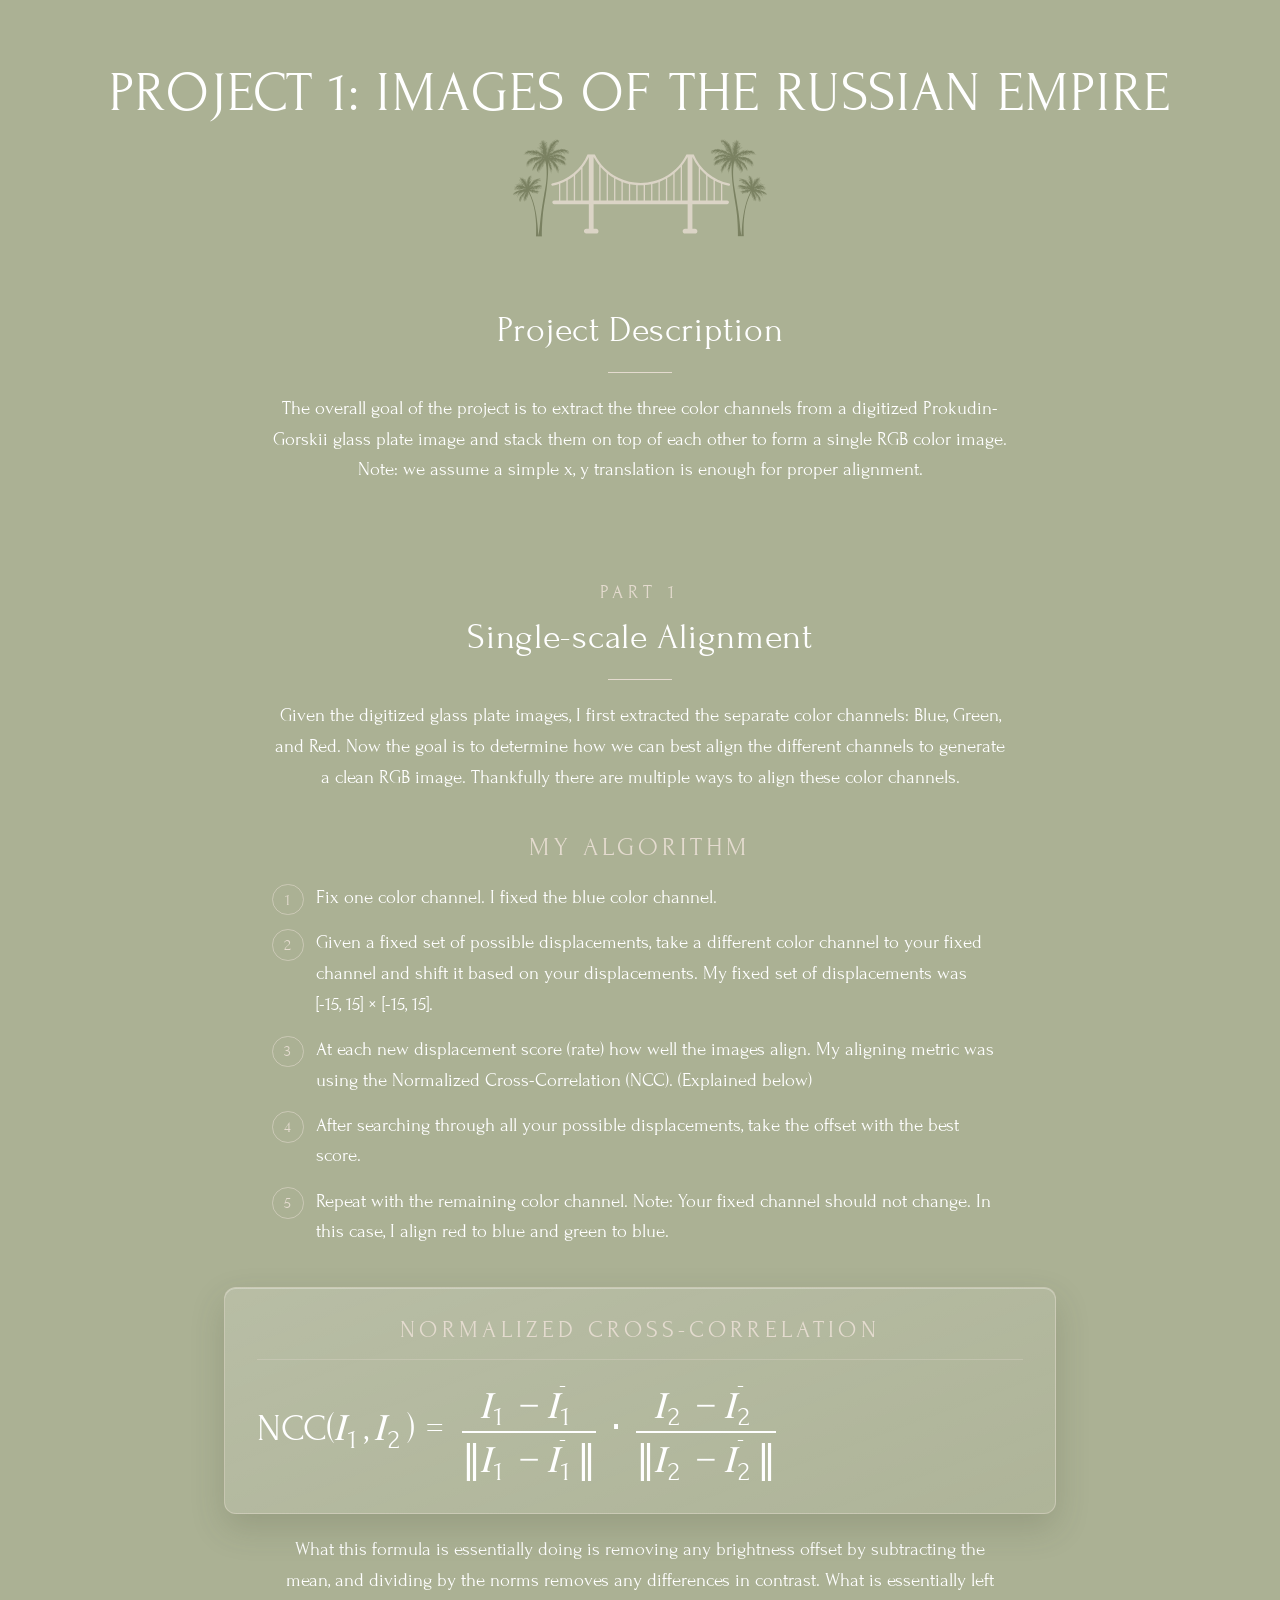
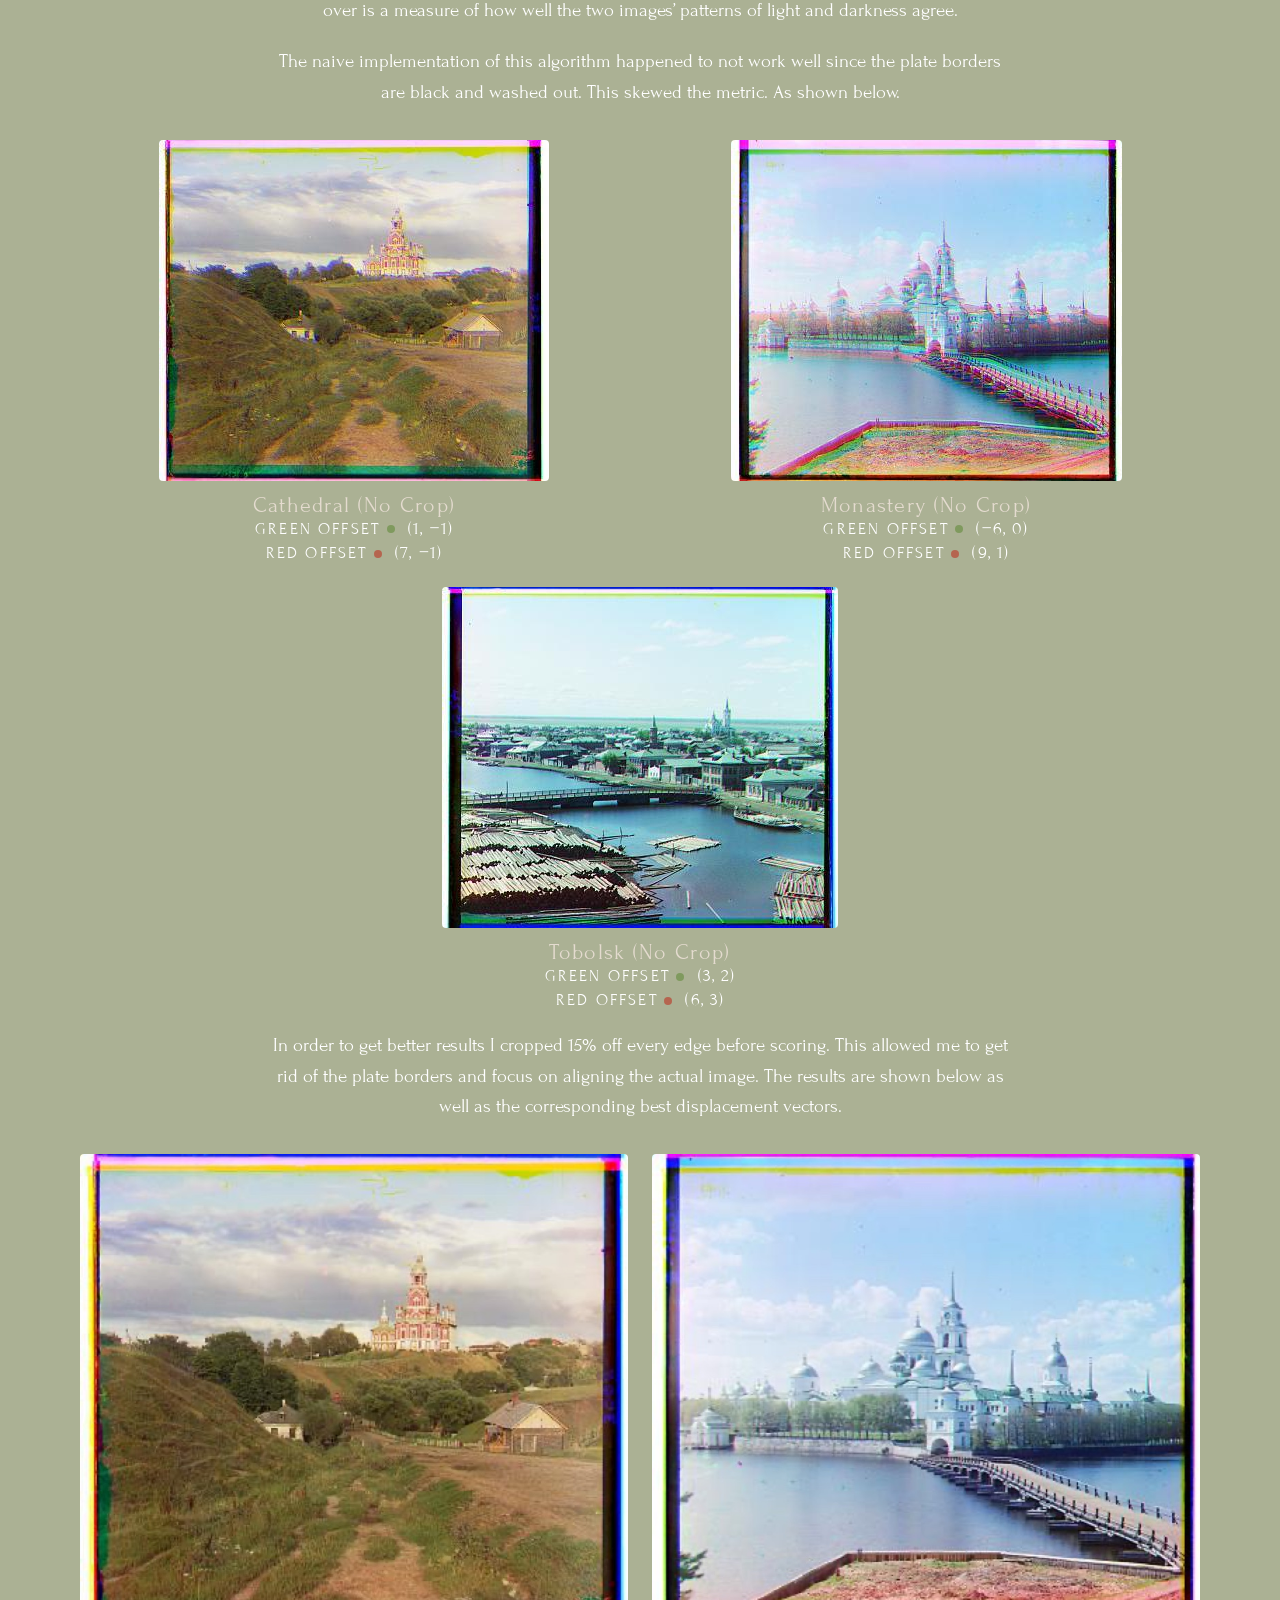
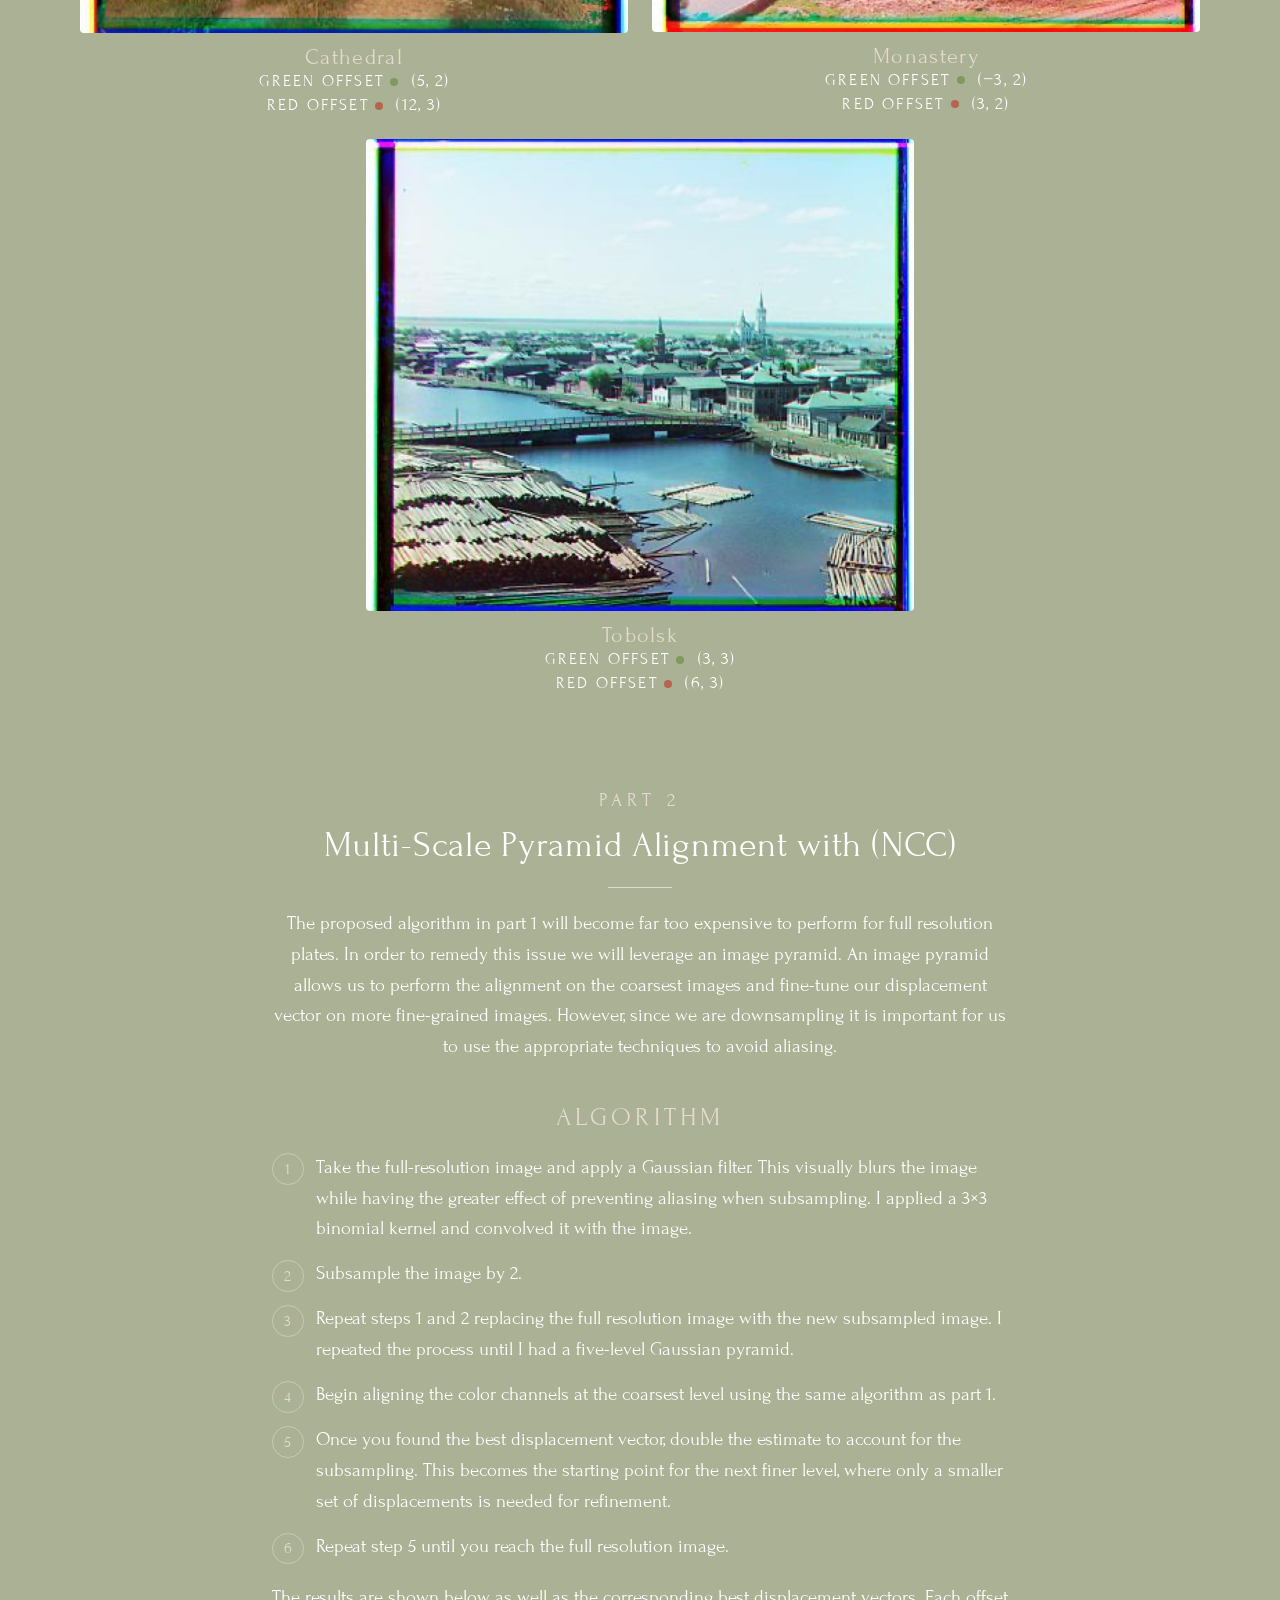
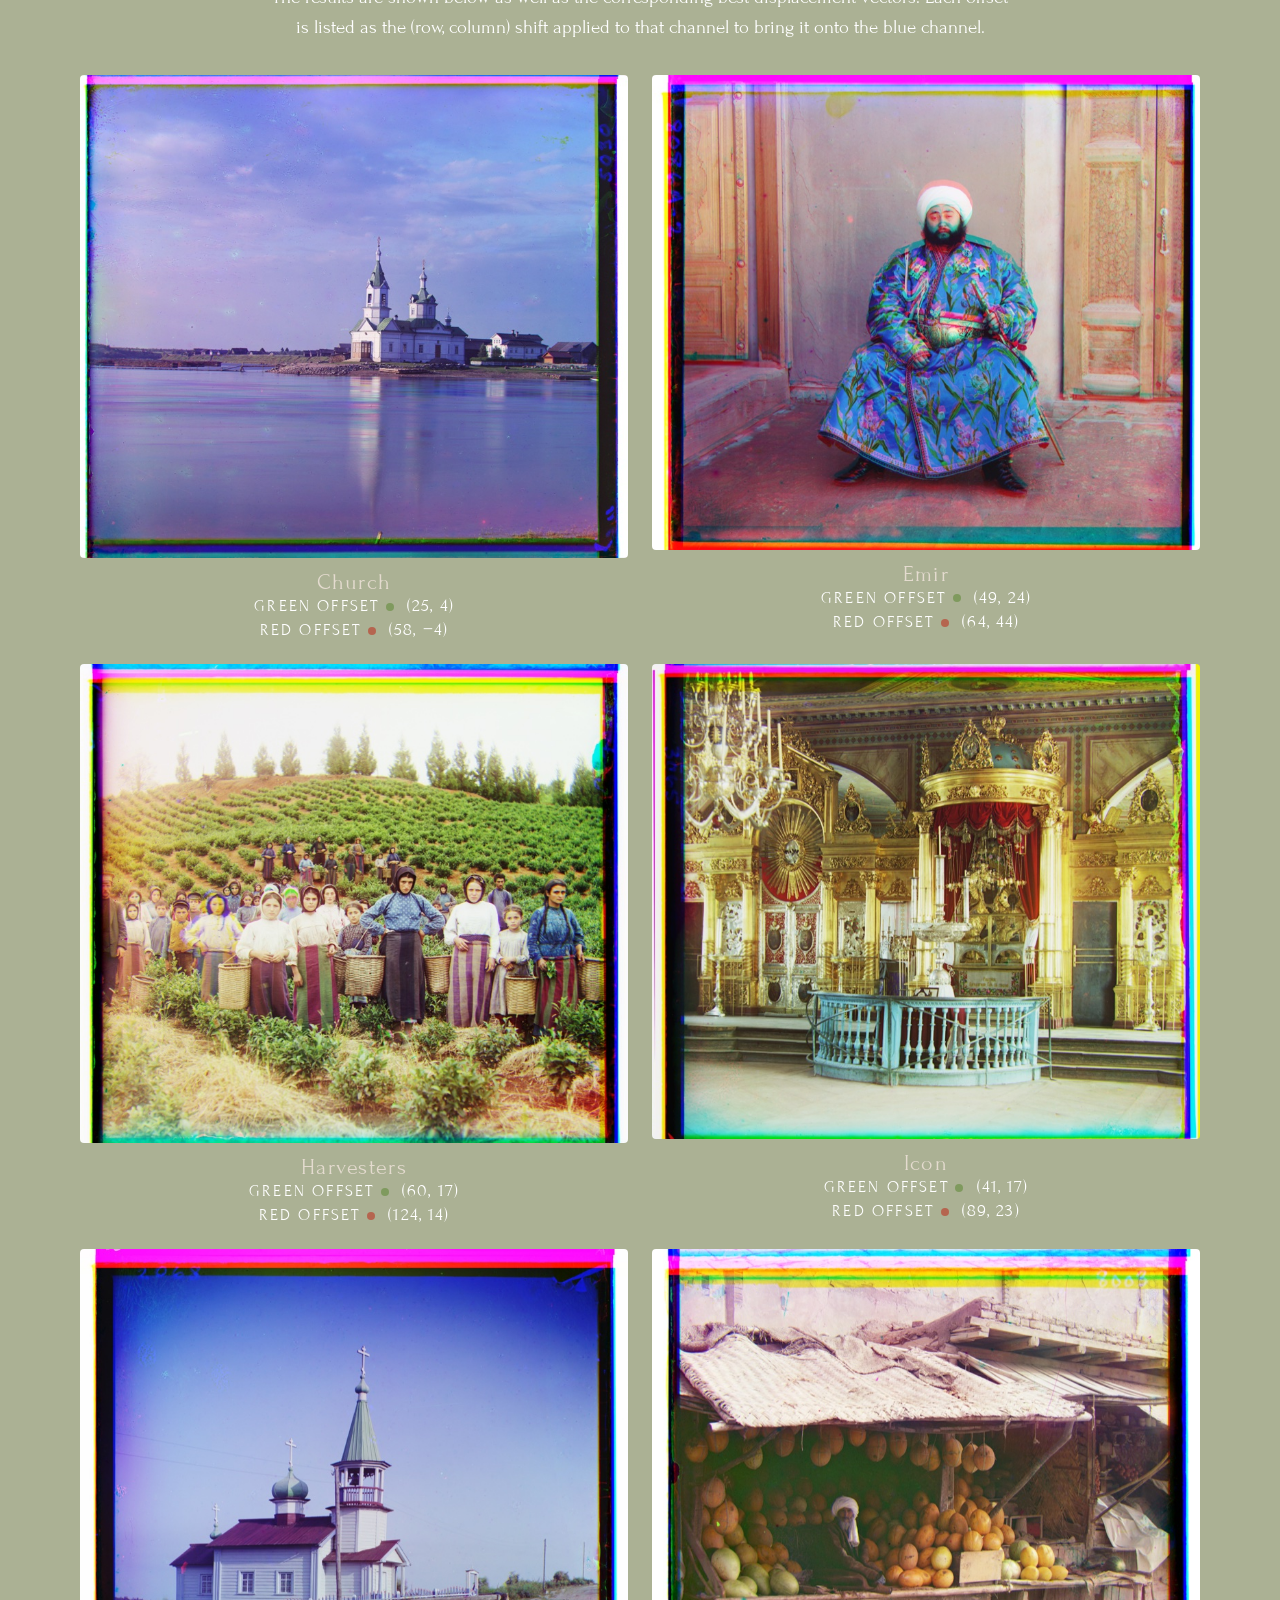
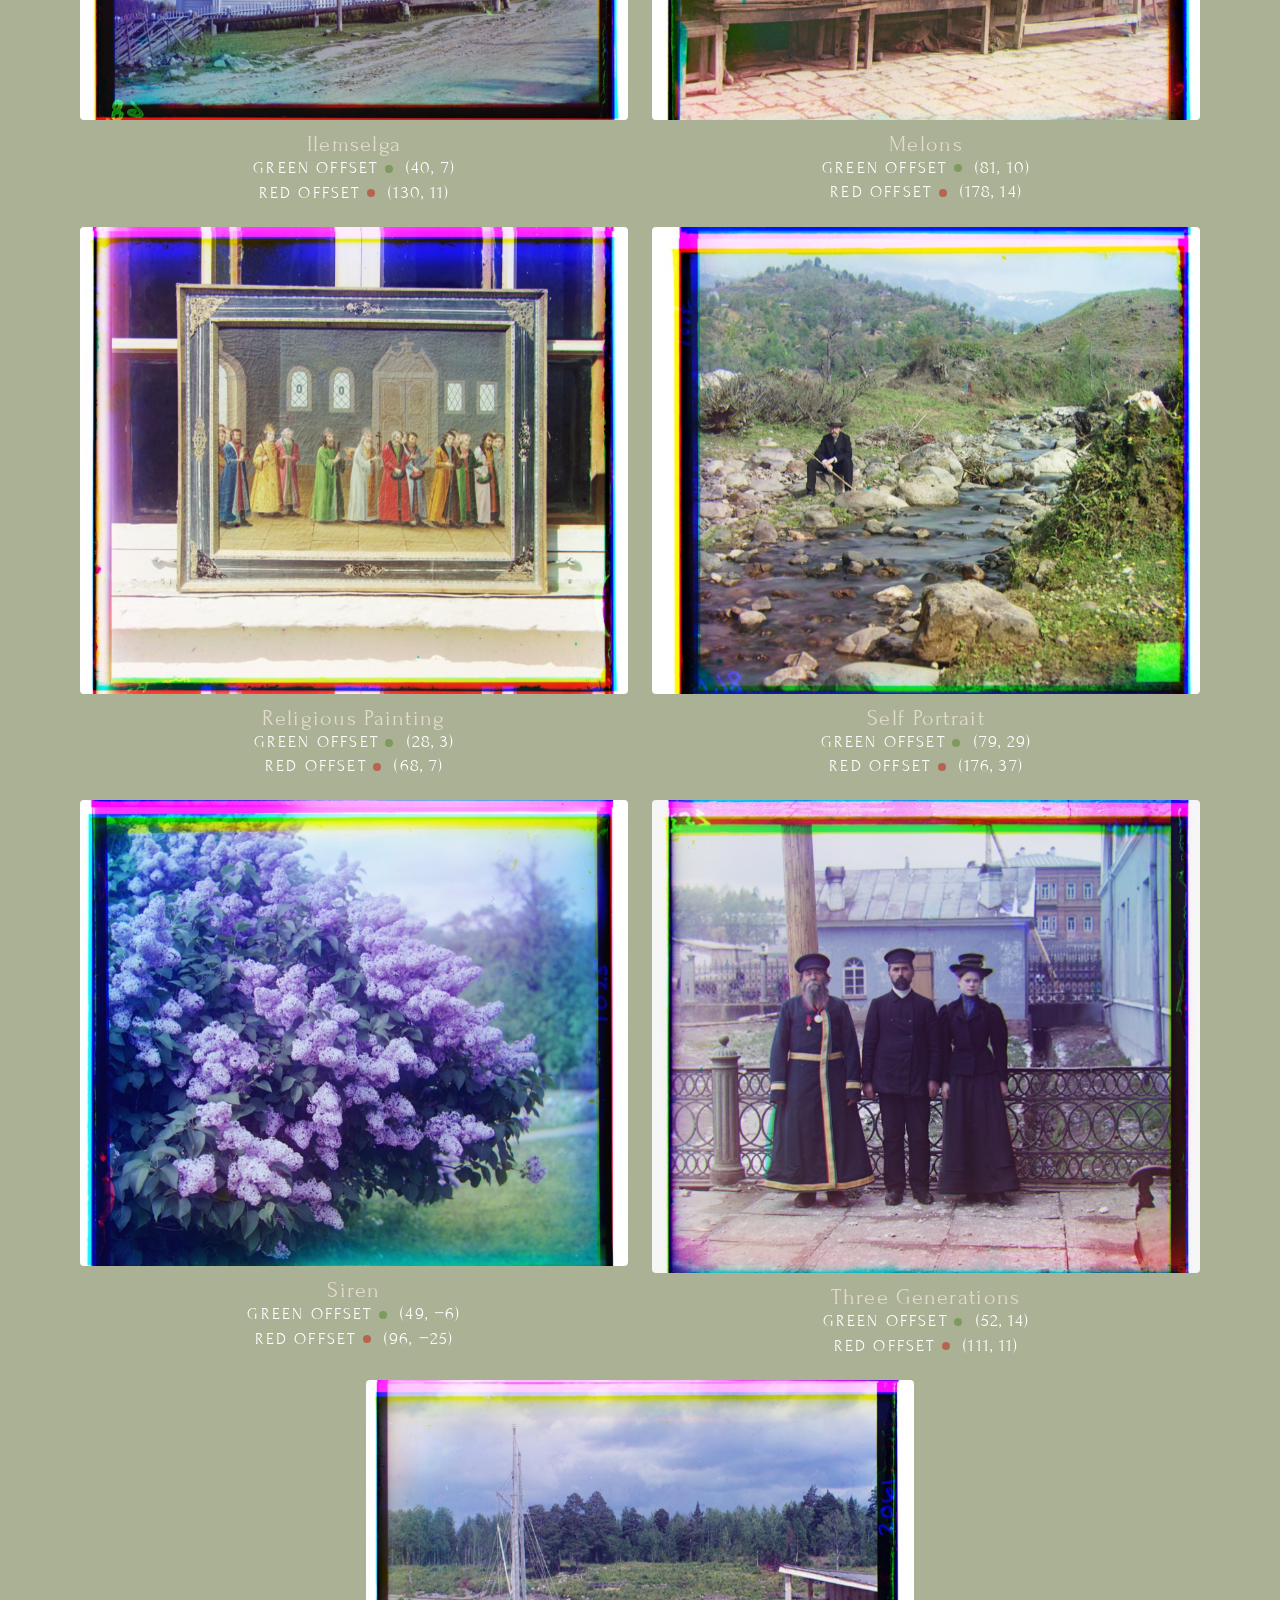
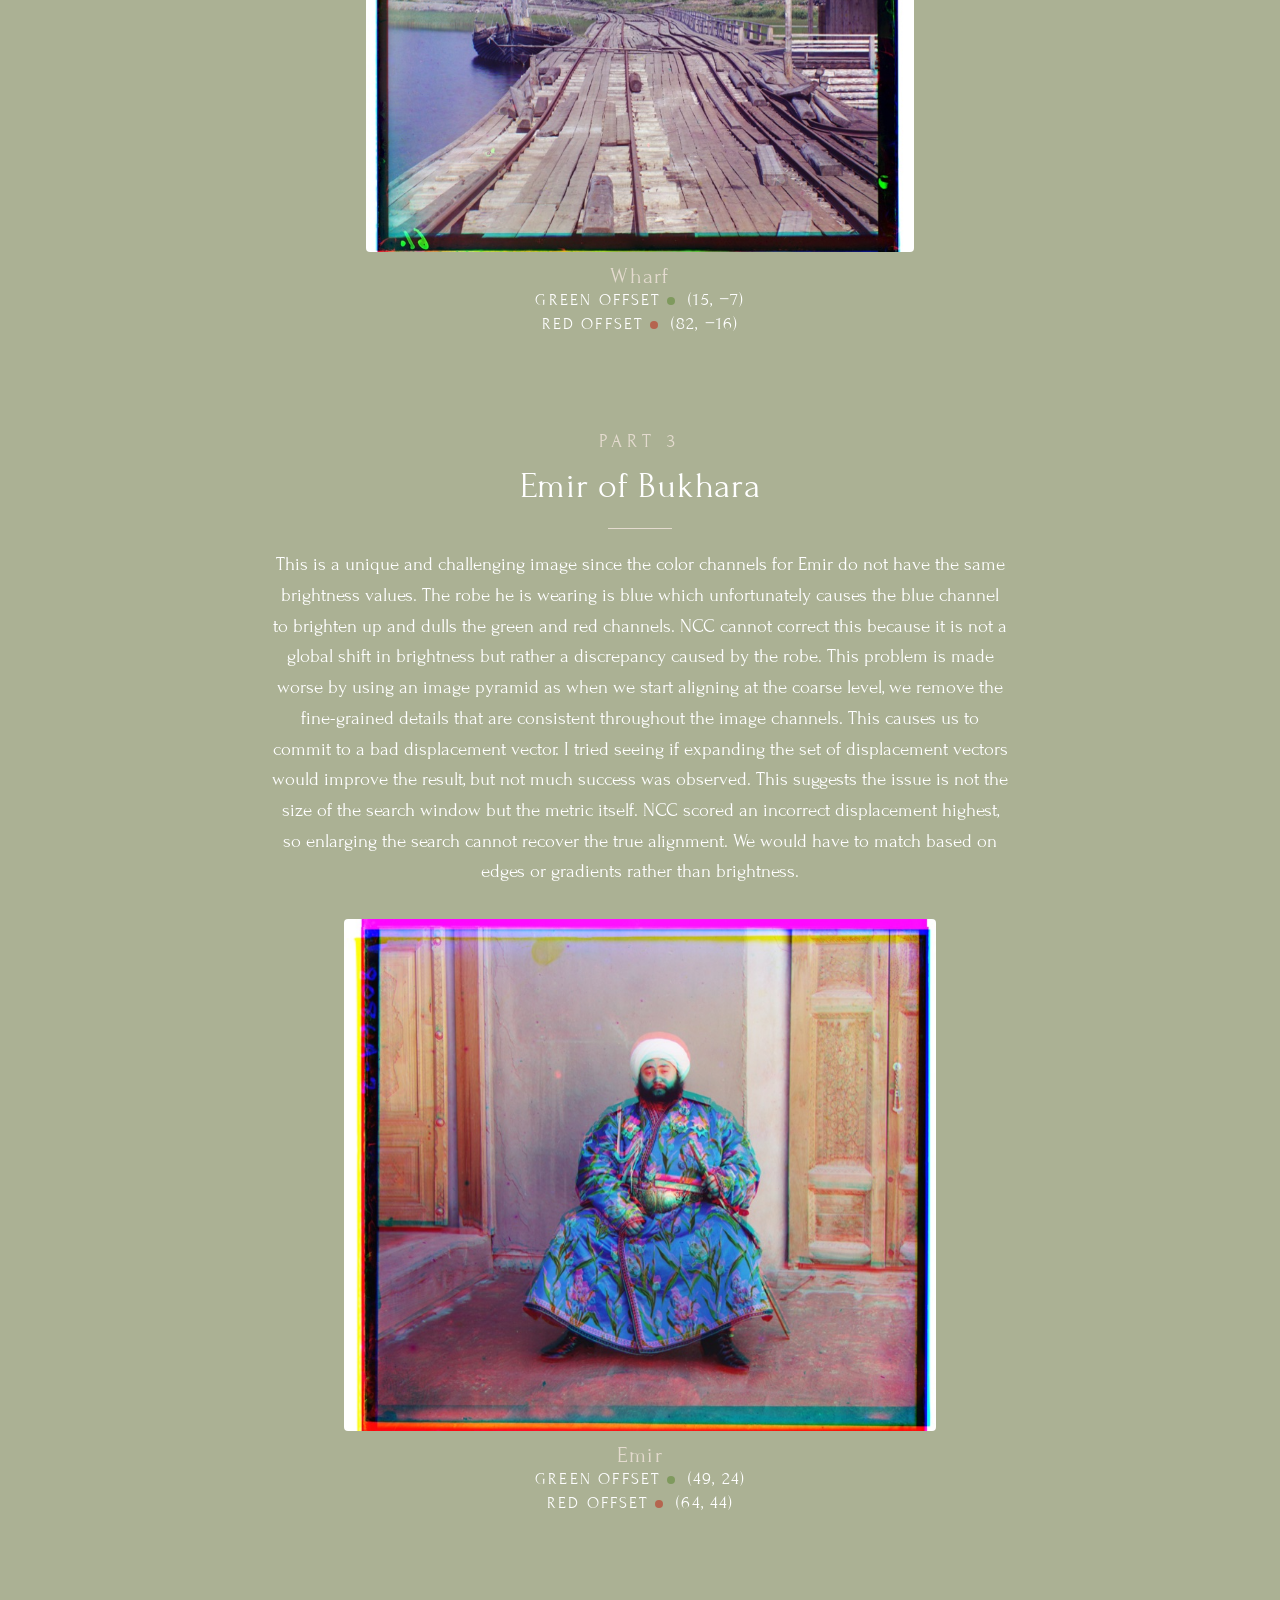
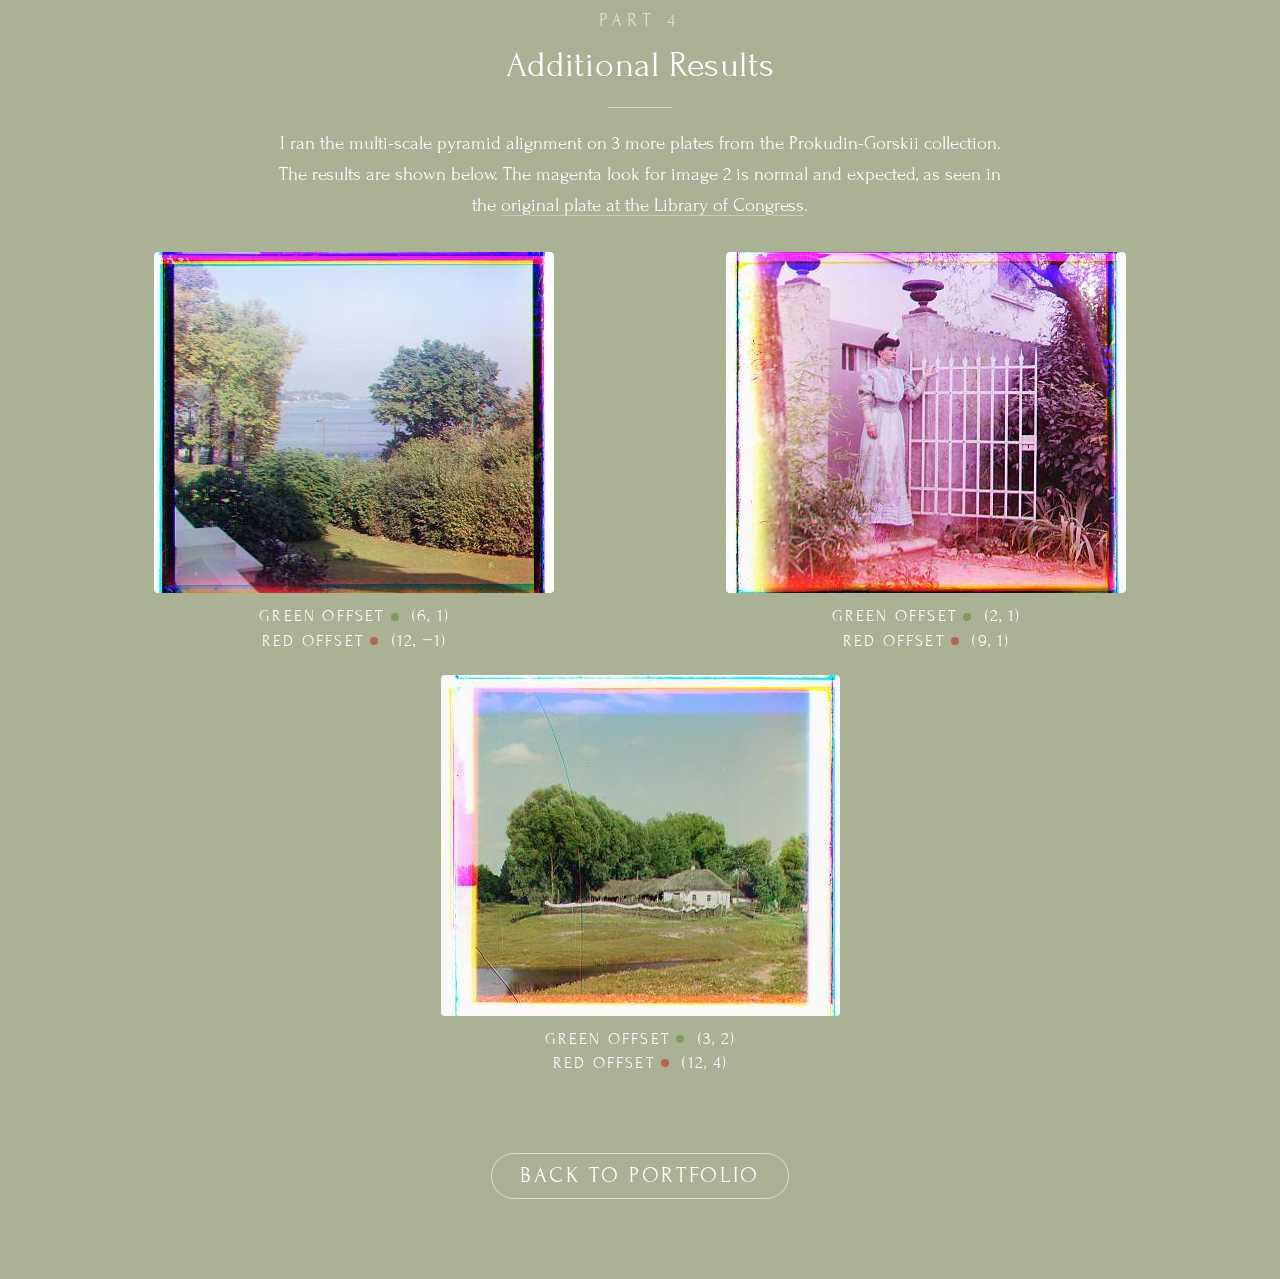
==== proj_1/index.html @ f3a1259b "Finished Project 1" ====
<!DOCTYPE html>
<html lang="en">
<head>
    <meta charset="utf-8">
    <meta name="viewport" content="width=device-width, initial-scale=1">
    <title>Project 1: Images of the Russian Empire</title>
    <link rel="preconnect" href="https://fonts.googleapis.com">
    <link rel="preconnect" href="https://fonts.gstatic.com" crossorigin>
    <link href="https://fonts.googleapis.com/css2?family=Forum&display=swap" rel="stylesheet">
    <link rel="stylesheet" href="../assets/style.css">
</head>
<body>
    <h1 class="project-title">Project 1: Images of the Russian Empire</h1>

    <img class="crest small" src="../assets/bridge-palms.svg"
         alt="Vincent Thomas Bridge framed by palm trees" width="496" height="190">

    <div class="parts">

        <section class="part">
            <h2>Project Description</h2>
            <p>
                The overall goal of the project is to extract the three color channels from a
                digitized Prokudin-Gorskii glass plate image and stack them on top of each other to
                form a single RGB color image. Note: we assume a simple x, y translation is enough
                for proper alignment.
            </p>
        </section>

        <section class="part">
            <p class="part-label">Part 1</p>
            <h2>Single-scale Alignment</h2>
            <p>
                Given the digitized glass plate images, I first extracted the separate color
                channels: Blue, Green, and Red. Now the goal is to determine how we can best
                align the different channels to generate a clean RGB image. Thankfully there are multiple ways to align
                these color channels.
            </p>

            <h3>My Algorithm</h3>
            <ol class="steps">
                <li>Fix one color channel. I fixed the blue color channel.</li>
                <li>
                    Given a fixed set of possible displacements, take a different color channel to
                    your fixed channel and shift it based on your displacements. My fixed set of
                    displacements was <span class="nowrap">[-15, 15] &times; [-15, 15]</span>.
                </li>
                <li>
                    At each new displacement score (rate) how well the images align. My aligning
                    metric was using the Normalized Cross-Correlation (NCC). (Explained below)
                </li>
                <li>
                    After searching through all your possible displacements, take the offset with
                    the best score.
                </li>
                <li>
                    Repeat with the remaining color channel. Note: Your fixed channel should not
                    change. In this case, I align red to blue and green to blue.
                </li>
            </ol>

            <div class="eq-block">
                <math class="eq" display="block" xmlns="http://www.w3.org/1998/Math/MathML">
                    <mrow>
                        <mi>NCC</mi>
                        <mo form="prefix" stretchy="false">(</mo>
                        <msub><mi>I</mi><mn>1</mn></msub>
                        <mo>,</mo>
                        <msub><mi>I</mi><mn>2</mn></msub>
                        <mo form="postfix" stretchy="false">)</mo>
                        <mo>=</mo>
                        <mfrac>
                            <mrow>
                                <msub><mi>I</mi><mn>1</mn></msub>
                                <mo>&#x2212;</mo>
                                <mover><msub><mi>I</mi><mn>1</mn></msub><mo>&#xaf;</mo></mover>
                            </mrow>
                            <mrow>
                                <mo stretchy="false">&#x2016;</mo>
                                <msub><mi>I</mi><mn>1</mn></msub>
                                <mo>&#x2212;</mo>
                                <mover><msub><mi>I</mi><mn>1</mn></msub><mo>&#xaf;</mo></mover>
                                <mo stretchy="false">&#x2016;</mo>
                            </mrow>
                        </mfrac>
                        <mo>&#x22c5;</mo>
                        <mfrac>
                            <mrow>
                                <msub><mi>I</mi><mn>2</mn></msub>
                                <mo>&#x2212;</mo>
                                <mover><msub><mi>I</mi><mn>2</mn></msub><mo>&#xaf;</mo></mover>
                            </mrow>
                            <mrow>
                                <mo stretchy="false">&#x2016;</mo>
                                <msub><mi>I</mi><mn>2</mn></msub>
                                <mo>&#x2212;</mo>
                                <mover><msub><mi>I</mi><mn>2</mn></msub><mo>&#xaf;</mo></mover>
                                <mo stretchy="false">&#x2016;</mo>
                            </mrow>
                        </mfrac>
                    </mrow>
                </math>
            </div>

            <p>
                What this formula is essentially doing is removing any brightness offset by
                subtracting the mean, and dividing by the norms removes any differences in contrast.
                What is essentially left over is a measure of how well the two images&rsquo; patterns
                of light and darkness agree.
            </p>
            <p>
                The naive implementation of this algorithm happened to not work well since the plate
                borders are black and washed out. This skewed the metric. As shown below.
            </p>
            <div class="figures">
                <figure>
                    <img src="./web/nocrop_cathedral.jpg" alt="Misaligned composite of cathedral.jpg scored without cropping the plate borders">
                    <figcaption>Cathedral (No Crop)<span class="offsets"><span class="offset"><span class="offset-label green">Green Offset</span> (1, &minus;1)</span><span class="offset"><span class="offset-label red">Red Offset</span> (7, &minus;1)</span></span></figcaption>
                </figure>
                <figure>
                    <img src="./web/nocrop_monastery.jpg" alt="Misaligned composite of monastery.jpg scored without cropping the plate borders">
                    <figcaption>Monastery (No Crop)<span class="offsets"><span class="offset"><span class="offset-label green">Green Offset</span> (&minus;6, 0)</span><span class="offset"><span class="offset-label red">Red Offset</span> (9, 1)</span></span></figcaption>
                </figure>
                <figure>
                    <img src="./web/nocrop_tobolsk.jpg" alt="Misaligned composite of tobolsk.jpg scored without cropping the plate borders">
                    <figcaption>Tobolsk (No Crop)<span class="offsets"><span class="offset"><span class="offset-label green">Green Offset</span> (3, 2)</span><span class="offset"><span class="offset-label red">Red Offset</span> (6, 3)</span></span></figcaption>
                </figure>
            </div>
            <p>
                In order to get better results I cropped 15% off every edge before scoring. This
                allowed me to get rid of the plate borders and focus on aligning the actual image.
                The results are shown below as well as the corresponding best displacement
                vectors.
            </p>
            <div class="figures">
                <figure>
                    <img src="./web/out_cathedral.jpg" alt="Aligned color composite of cathedral.jpg">
                    <figcaption>Cathedral<span class="offsets"><span class="offset"><span class="offset-label green">Green Offset</span> (5, 2)</span><span class="offset"><span class="offset-label red">Red Offset</span> (12, 3)</span></span></figcaption>
                </figure>
                <figure>
                    <img src="./web/out_monastery.jpg" alt="Aligned color composite of monastery.jpg">
                    <figcaption>Monastery<span class="offsets"><span class="offset"><span class="offset-label green">Green Offset</span> (&minus;3, 2)</span><span class="offset"><span class="offset-label red">Red Offset</span> (3, 2)</span></span></figcaption>
                </figure>
                <figure>
                    <img src="./web/out_tobolsk.jpg" alt="Aligned color composite of tobolsk.jpg">
                    <figcaption>Tobolsk<span class="offsets"><span class="offset"><span class="offset-label green">Green Offset</span> (3, 3)</span><span class="offset"><span class="offset-label red">Red Offset</span> (6, 3)</span></span></figcaption>
                </figure>
            </div>
        </section>

        <section class="part">
            <p class="part-label">Part 2</p>
            <h2>Multi-Scale Pyramid Alignment with (NCC)</h2>
            <p>
                The proposed algorithm in part 1 will become far too expensive to perform for full
                resolution plates. In order to remedy this issue we will leverage an image pyramid.
                An image pyramid allows us to perform the alignment on the coarsest images and
                fine-tune
                our displacement vector on more fine-grained images. However, since we are
                downsampling it is important for us to use the appropriate techniques to avoid
                aliasing.
            </p>

            <h3>Algorithm</h3>
            <ol class="steps">
                <li>
                    Take the full-resolution image and apply a Gaussian filter. This visually blurs
                    the image while having the greater effect of preventing aliasing when
                    subsampling.
                    I applied a 3&times;3 binomial kernel and convolved it with the image.
                </li>
                <li>Subsample the image by 2.</li>
                <li>
                    Repeat steps 1 and 2 replacing the full resolution image with the new subsampled
                    image. I repeated the process until I had a five-level Gaussian pyramid.
                </li>
                <li>
                    Begin aligning the color channels at the coarsest level using the same algorithm
                    as part 1.
                </li>
                <li>
                    Once you found the best displacement vector, double the estimate to account for
                    the subsampling. This becomes the starting point for the next finer level, where
                    only a smaller set of displacements is needed for refinement.
                </li>
                <li>Repeat step 5 until you reach the full resolution image.</li>
            </ol>

            <p>
                The results are shown below as well as the corresponding best displacement vectors.
                Each offset is listed as the <span class="nowrap">(row, column)</span> shift applied
                to that channel to bring it onto the blue channel.
            </p>
            <div class="figures">
                <figure>
                    <img src="./web/out_church.jpg" alt="Aligned color composite of church.tif">
                    <figcaption>Church<span class="offsets"><span class="offset"><span class="offset-label green">Green Offset</span> (25, 4)</span><span class="offset"><span class="offset-label red">Red Offset</span> (58, &minus;4)</span></span></figcaption>
                </figure>
                <figure>
                    <img src="./web/out_emir.jpg" alt="Aligned color composite of emir.tif">
                    <figcaption>Emir<span class="offsets"><span class="offset"><span class="offset-label green">Green Offset</span> (49, 24)</span><span class="offset"><span class="offset-label red">Red Offset</span> (64, 44)</span></span></figcaption>
                </figure>
                <figure>
                    <img src="./web/out_harvesters.jpg" alt="Aligned color composite of harvesters.tif">
                    <figcaption>Harvesters<span class="offsets"><span class="offset"><span class="offset-label green">Green Offset</span> (60, 17)</span><span class="offset"><span class="offset-label red">Red Offset</span> (124, 14)</span></span></figcaption>
                </figure>
                <figure>
                    <img src="./web/out_icon.jpg" alt="Aligned color composite of icon.tif">
                    <figcaption>Icon<span class="offsets"><span class="offset"><span class="offset-label green">Green Offset</span> (41, 17)</span><span class="offset"><span class="offset-label red">Red Offset</span> (89, 23)</span></span></figcaption>
                </figure>
                <figure>
                    <img src="./web/out_ilemselga.jpg" alt="Aligned color composite of ilemselga.tif">
                    <figcaption>Ilemselga<span class="offsets"><span class="offset"><span class="offset-label green">Green Offset</span> (40, 7)</span><span class="offset"><span class="offset-label red">Red Offset</span> (130, 11)</span></span></figcaption>
                </figure>
                <figure>
                    <img src="./web/out_melons.jpg" alt="Aligned color composite of melons.tif">
                    <figcaption>Melons<span class="offsets"><span class="offset"><span class="offset-label green">Green Offset</span> (81, 10)</span><span class="offset"><span class="offset-label red">Red Offset</span> (178, 14)</span></span></figcaption>
                </figure>
                <figure>
                    <img src="./web/out_religous_painting.jpg" alt="Aligned color composite of religous_painting.tif">
                    <figcaption>Religious Painting<span class="offsets"><span class="offset"><span class="offset-label green">Green Offset</span> (28, 3)</span><span class="offset"><span class="offset-label red">Red Offset</span> (68, 7)</span></span></figcaption>
                </figure>
                <figure>
                    <img src="./web/out_self_portrait.jpg" alt="Aligned color composite of self_portrait.tif">
                    <figcaption>Self Portrait<span class="offsets"><span class="offset"><span class="offset-label green">Green Offset</span> (79, 29)</span><span class="offset"><span class="offset-label red">Red Offset</span> (176, 37)</span></span></figcaption>
                </figure>
                <figure>
                    <img src="./web/out_siren.jpg" alt="Aligned color composite of siren.tif">
                    <figcaption>Siren<span class="offsets"><span class="offset"><span class="offset-label green">Green Offset</span> (49, &minus;6)</span><span class="offset"><span class="offset-label red">Red Offset</span> (96, &minus;25)</span></span></figcaption>
                </figure>
                <figure>
                    <img src="./web/out_three_generations.jpg" alt="Aligned color composite of three_generations.tif">
                    <figcaption>Three Generations<span class="offsets"><span class="offset"><span class="offset-label green">Green Offset</span> (52, 14)</span><span class="offset"><span class="offset-label red">Red Offset</span> (111, 11)</span></span></figcaption>
                </figure>
                <figure>
                    <img src="./web/out_wharf.jpg" alt="Aligned color composite of wharf.tif">
                    <figcaption>Wharf<span class="offsets"><span class="offset"><span class="offset-label green">Green Offset</span> (15, &minus;7)</span><span class="offset"><span class="offset-label red">Red Offset</span> (82, &minus;16)</span></span></figcaption>
                </figure>
            </div>
        </section>

        <section class="part">
            <p class="part-label">Part 3</p>
            <h2>Emir of Bukhara</h2>
            <p>
                This is a unique and challenging image since the color channels for Emir do not
                have the same brightness values. The robe he is wearing is blue which unfortunately
                causes the blue channel to brighten up and dulls the green and red channels. NCC
                cannot correct this because it is not a global shift in brightness but rather a
                discrepancy caused by the robe. This problem is made worse by using an image pyramid
                as when we start aligning at the coarse level, we remove the fine-grained details
                that are consistent throughout the image channels. This causes us to commit to a bad
                displacement vector. I tried seeing if expanding the set of displacement vectors
                would improve the result, but not much success was observed. This suggests the issue
                is not the size of the search window but the metric itself. NCC scored an incorrect
                displacement highest, so enlarging the search cannot recover the true alignment. We
                would have to match based on edges or gradients rather than brightness.
            </p>
            <div class="figures single">
                <figure>
                    <img src="./web/out_emir.jpg" alt="Composite of emir.tif, where the blue robe leaves the red channel visibly misaligned">
                    <figcaption>Emir<span class="offsets"><span class="offset"><span class="offset-label green">Green Offset</span> (49, 24)</span><span class="offset"><span class="offset-label red">Red Offset</span> (64, 44)</span></span></figcaption>
                </figure>
            </div>
        </section>

        <section class="part">
            <p class="part-label">Part 4</p>
            <h2>Additional Results</h2>
            <p>
                I ran the multi-scale pyramid alignment on 3 more plates from the
                Prokudin-Gorskii collection. The results are shown below. The magenta look for
                image 2 is normal and expected, as seen in the
                <a href="https://www.loc.gov/item/2018679070/" target="_blank" rel="noopener">original
                plate at the Library of Congress</a>.
            </p>
            <div class="figures">
                <figure>
                    <img src="./web/extra_img1.jpg" alt="Hillside garden looking out over a wide bay, with sailboats on the water">
                    <figcaption><span class="offsets"><span class="offset"><span class="offset-label green">Green Offset</span> (6, 1)</span><span class="offset"><span class="offset-label red">Red Offset</span> (12, &minus;1)</span></span></figcaption>
                </figure>
                <figure>
                    <img src="./web/extra_img2.jpg" alt="Woman in a long white dress and hat standing beside a wrought-iron garden gate">
                    <figcaption><span class="offsets"><span class="offset"><span class="offset-label green">Green Offset</span> (2, 1)</span><span class="offset"><span class="offset-label red">Red Offset</span> (9, 1)</span></span></figcaption>
                </figure>
                <figure>
                    <img src="./web/extra_img3.jpg" alt="Thatched-roof cottage behind a line of laundry, with willows and a pond in the foreground">
                    <figcaption><span class="offsets"><span class="offset"><span class="offset-label green">Green Offset</span> (3, 2)</span><span class="offset"><span class="offset-label red">Red Offset</span> (12, 4)</span></span></figcaption>
                </figure>
            </div>
        </section>



    </div>

    <div class="back">
        <a class="pill" href="../index.html">Back to Portfolio</a>
    </div>
</body>
</html>
---- assets/style.css ----
:root {
    --sage: #ABB194;
    --cream: #E4DBCF;
    --palm: #727959;
    --white: #FFFFFF;
}

* { box-sizing: border-box; }

body {
    margin: 0;
    padding: 4rem 1.5rem 5rem;
    min-height: 100vh;
    background-color: var(--sage);
    color: var(--white);
    font-family: 'Forum', 'Times New Roman', serif;
    text-align: center;
}

h1 {
    margin: 0;
    font-weight: 400;
    font-size: clamp(2.25rem, 8vw, 6rem);
    line-height: 1.05;
    letter-spacing: 0.02em;
    text-transform: uppercase;
    color: var(--white);
}

.crest {
    display: block;
    width: min(30rem, 68vw);
    height: auto;
    margin: 1.5rem auto 0;
}

.crest.small {
    width: min(16rem, 45vw);
    margin-top: 1rem;
    opacity: 0.85;
}

.pill {
    display: inline-block;
    padding: 0.6rem 1.75rem;
    border: 1px solid var(--cream);
    border-radius: 999px;
    color: var(--white);
    font-size: clamp(1rem, 2.2vw, 1.375rem);
    letter-spacing: 0.12em;
    text-transform: uppercase;
    text-decoration: none;
    transition: background-color 0.25s ease, color 0.25s ease;
}

.pill:hover,
.pill:focus-visible {
    background-color: var(--cream);
    color: var(--palm);
}

nav { margin-top: 4rem; }

/*Project pages*/

.project-title {
    font-size: clamp(1.75rem, 5vw, 3.5rem);
}

.parts {
    max-width: 70rem;
    margin: 4rem auto 0;
    display: grid;
    gap: 4.5rem;
}

.part-label {
    margin: 0;
    font-size: clamp(0.8rem, 1.6vw, 1rem);
    letter-spacing: 0.28em;
    text-transform: uppercase;
    color: var(--cream);
}

.part h2 {
    margin: 0.5rem 0 0;
    font-weight: 400;
    font-size: clamp(1.35rem, 3.4vw, 2.25rem);
    line-height: 1.2;
    letter-spacing: 0.02em;
}

.part h2::after {
    content: "";
    display: block;
    width: 4rem;
    height: 1px;
    margin: 1.25rem auto 0;
    background-color: var(--cream);
}

.part p {
    max-width: 46rem;
    margin: 1.25rem auto 0;
    font-size: clamp(1rem, 2vw, 1.2rem);
    line-height: 1.6;
}

.figures {
    margin-top: 2rem;
    display: grid;
    gap: 1.5rem 1.5rem;
    grid-template-columns: repeat(2, minmax(0, 1fr));
}

@media (max-width: 40rem) {
    .figures { grid-template-columns: minmax(0, 1fr); }
}

.figures figure { margin: 0; }

.figures img {
    display: block;
    width: auto;
    height: auto;
    max-width: 100%;
    max-height: 32rem;
    margin: 0 auto;
    border-radius: 4px;
}

.figures.single {
    grid-template-columns: minmax(0, 44rem);
    justify-content: center;
}

.slot {
    display: flex;
    align-items: center;
    justify-content: center;
    aspect-ratio: 4 / 3;
    border: 1px dashed var(--cream);
    border-radius: 4px;
    background-color: rgba(255, 255, 255, 0.08);
    color: var(--cream);
    font-size: 0.95rem;
    letter-spacing: 0.14em;
    text-transform: uppercase;
}

figcaption {
    margin-top: 0.75rem;
    font-size: clamp(1.1rem, 2.2vw, 1.35rem);
    letter-spacing: 0.06em;
    color: var(--cream);
}

.back { margin-top: 5rem; }

nav {
    display: flex;
    flex-wrap: wrap;
    gap: 1rem;
    justify-content: center;
}

.nowrap { white-space: nowrap; }

.part code {
    font-family: 'Forum', 'Times New Roman', serif;
    font-size: 1em;
    letter-spacing: 0.04em;
    color: var(--cream);
}

/* Odd image count: center the lone figure on the final row */
.figures:not(.single) > figure:last-child:nth-child(odd) {
    grid-column: 1 / -1;
    width: calc(50% - 0.75rem);
    margin-inline: auto;
}

@media (max-width: 40rem) {
    .figures:not(.single) > figure:last-child:nth-child(odd) { width: 100%; }
}

/* Display equations */
.eq-block {
    position: relative;
    max-width: 52rem;
    margin: 2.5rem auto 0;
    padding: 1.75rem 2rem 2rem;
    border: 1px solid rgba(228, 219, 207, 0.45);
    border-radius: 12px;
    background-image: linear-gradient(160deg,
        rgba(255, 255, 255, 0.16),
        rgba(255, 255, 255, 0.05));
    box-shadow: 0 14px 34px rgba(60, 66, 44, 0.18),
                inset 0 1px 0 rgba(255, 255, 255, 0.3);
    overflow-x: auto;
    overflow-y: hidden;
}

.eq-block::before {
    content: "Normalized Cross-Correlation";
    display: block;
    margin-bottom: 1.5rem;
    padding-bottom: 1rem;
    border-bottom: 1px solid rgba(228, 219, 207, 0.3);
    font-size: clamp(1.1rem, 2.4vw, 1.5rem);
    letter-spacing: 0.18em;
    text-transform: uppercase;
    color: var(--cream);
}

.eq {
    display: block;
    margin: 0;
    font-family: 'Forum', 'Times New Roman', serif;
    font-size: clamp(1.5rem, 4vw, 2.35rem);
    color: var(--white);
}

.eq mfrac { padding: 0 0.2em; }

@media (max-width: 40rem) {
    .eq-block { padding: 1.5rem 1rem; }
}

.offsets {
    display: flex;
    flex-direction: column;
    gap: 0.2rem;
    margin-top: 0.6rem;
    font-size: clamp(1rem, 2vw, 1.15rem);
    letter-spacing: 0.06em;
    color: var(--white);
}

.offset-label {
    letter-spacing: 0.14em;
    text-transform: uppercase;
    font-size: 0.85em;
}

.offset-label::after {
    content: "";
    display: inline-block;
    width: 0.5rem;
    height: 0.5rem;
    margin: 0 0.45rem 0 0.4rem;
    border-radius: 50%;
    vertical-align: 0.02em;
}

.offset-label.green::after { background-color: #7f9a5e; }
.offset-label.red::after   { background-color: #b5654f; }

.part h3 {
    margin: 2.5rem 0 0;
    font-weight: 400;
    font-size: clamp(1.15rem, 2.6vw, 1.6rem);
    letter-spacing: 0.16em;
    text-transform: uppercase;
    color: var(--cream);
}

.steps {
    max-width: 46rem;
    margin: 1.25rem auto 0;
    padding: 0;
    list-style: none;
    counter-reset: step;
    text-align: left;
    font-size: clamp(1rem, 2vw, 1.2rem);
    line-height: 1.6;
}

.steps li {
    position: relative;
    counter-increment: step;
    padding-left: 2.75rem;
}

.steps li + li { margin-top: 0.9rem; }

.steps li::before {
    content: counter(step);
    position: absolute;
    left: 0;
    top: 0.1em;
    display: flex;
    align-items: center;
    justify-content: center;
    width: 1.85rem;
    height: 1.85rem;
    border: 1px solid rgba(228, 219, 207, 0.55);
    border-radius: 50%;
    font-size: 0.85em;
    color: var(--cream);
}

.part a {
    color: var(--white);
    text-decoration-color: rgba(228, 219, 207, 0.6);
    text-underline-offset: 0.2em;
    transition: text-decoration-color 0.25s ease;
}

.part a:hover,
.part a:focus-visible { text-decoration-color: var(--cream); }

.offsets:only-child { margin-top: 0; }
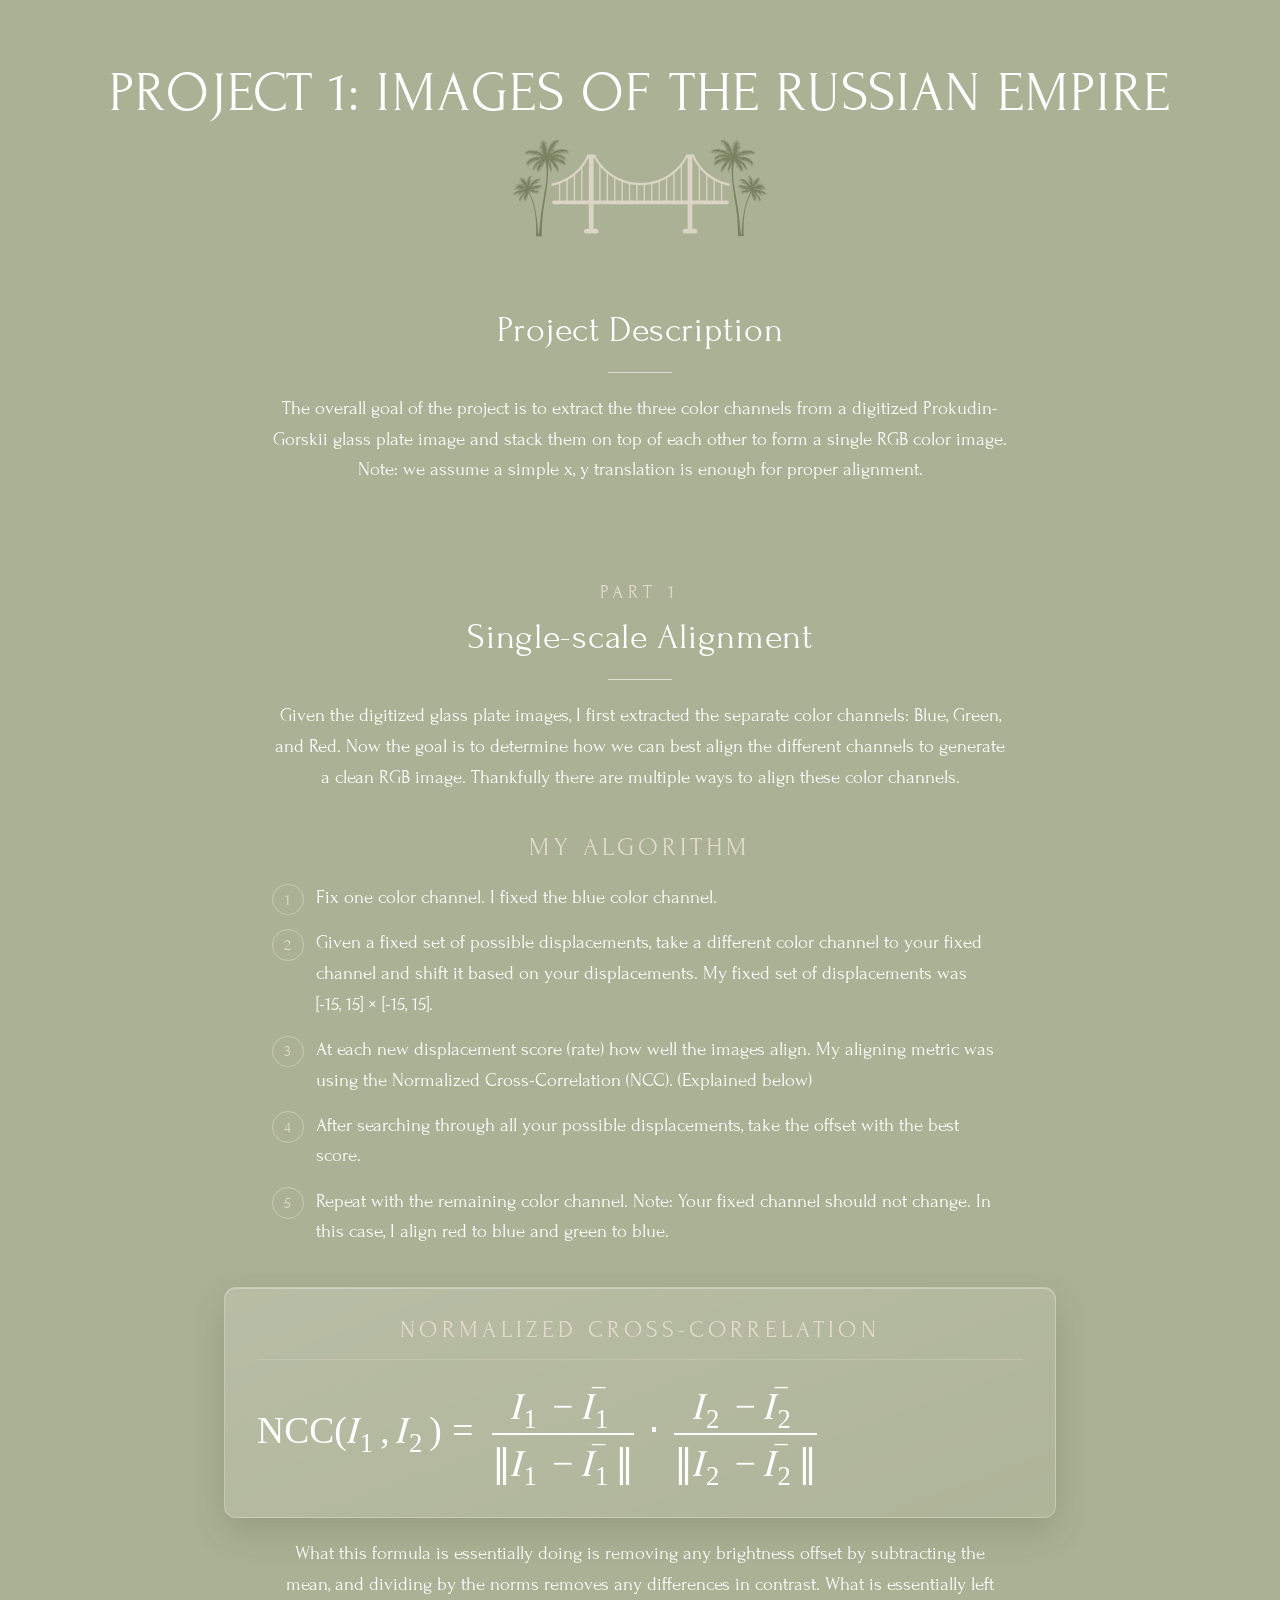
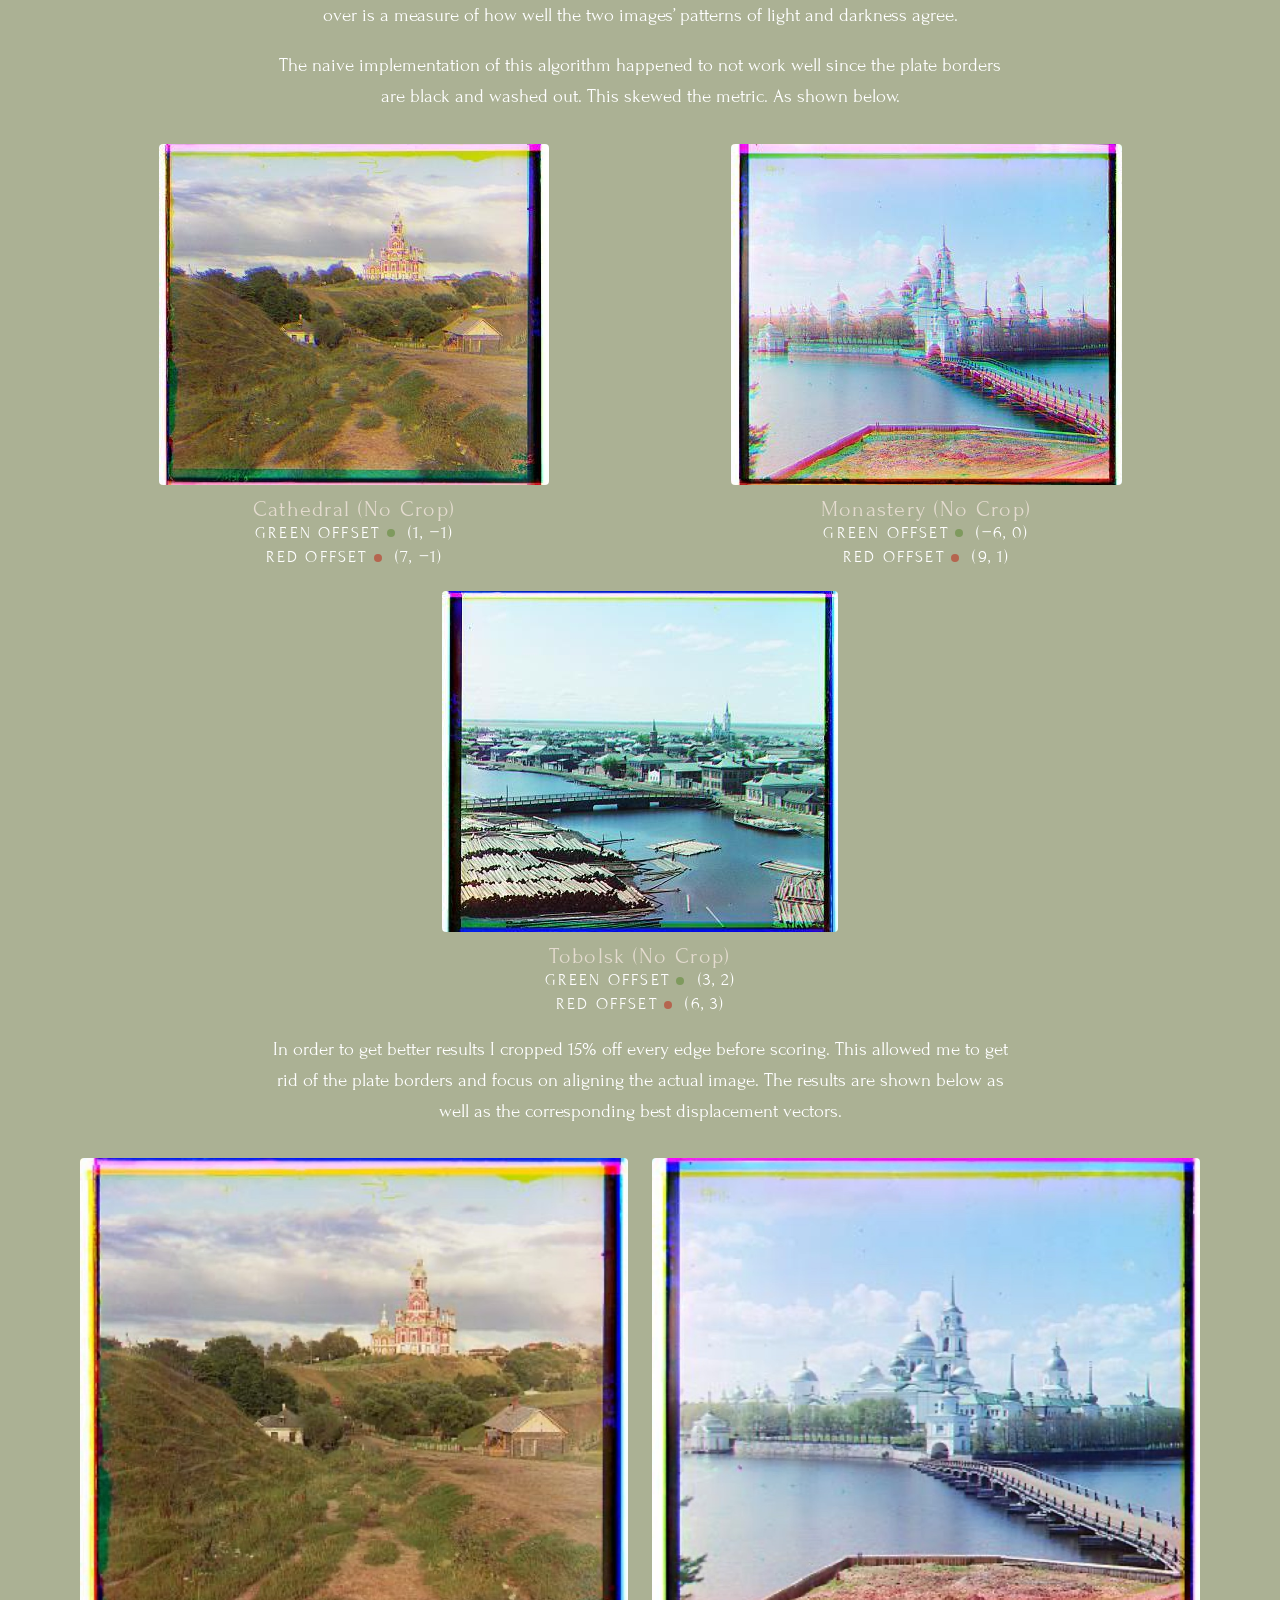
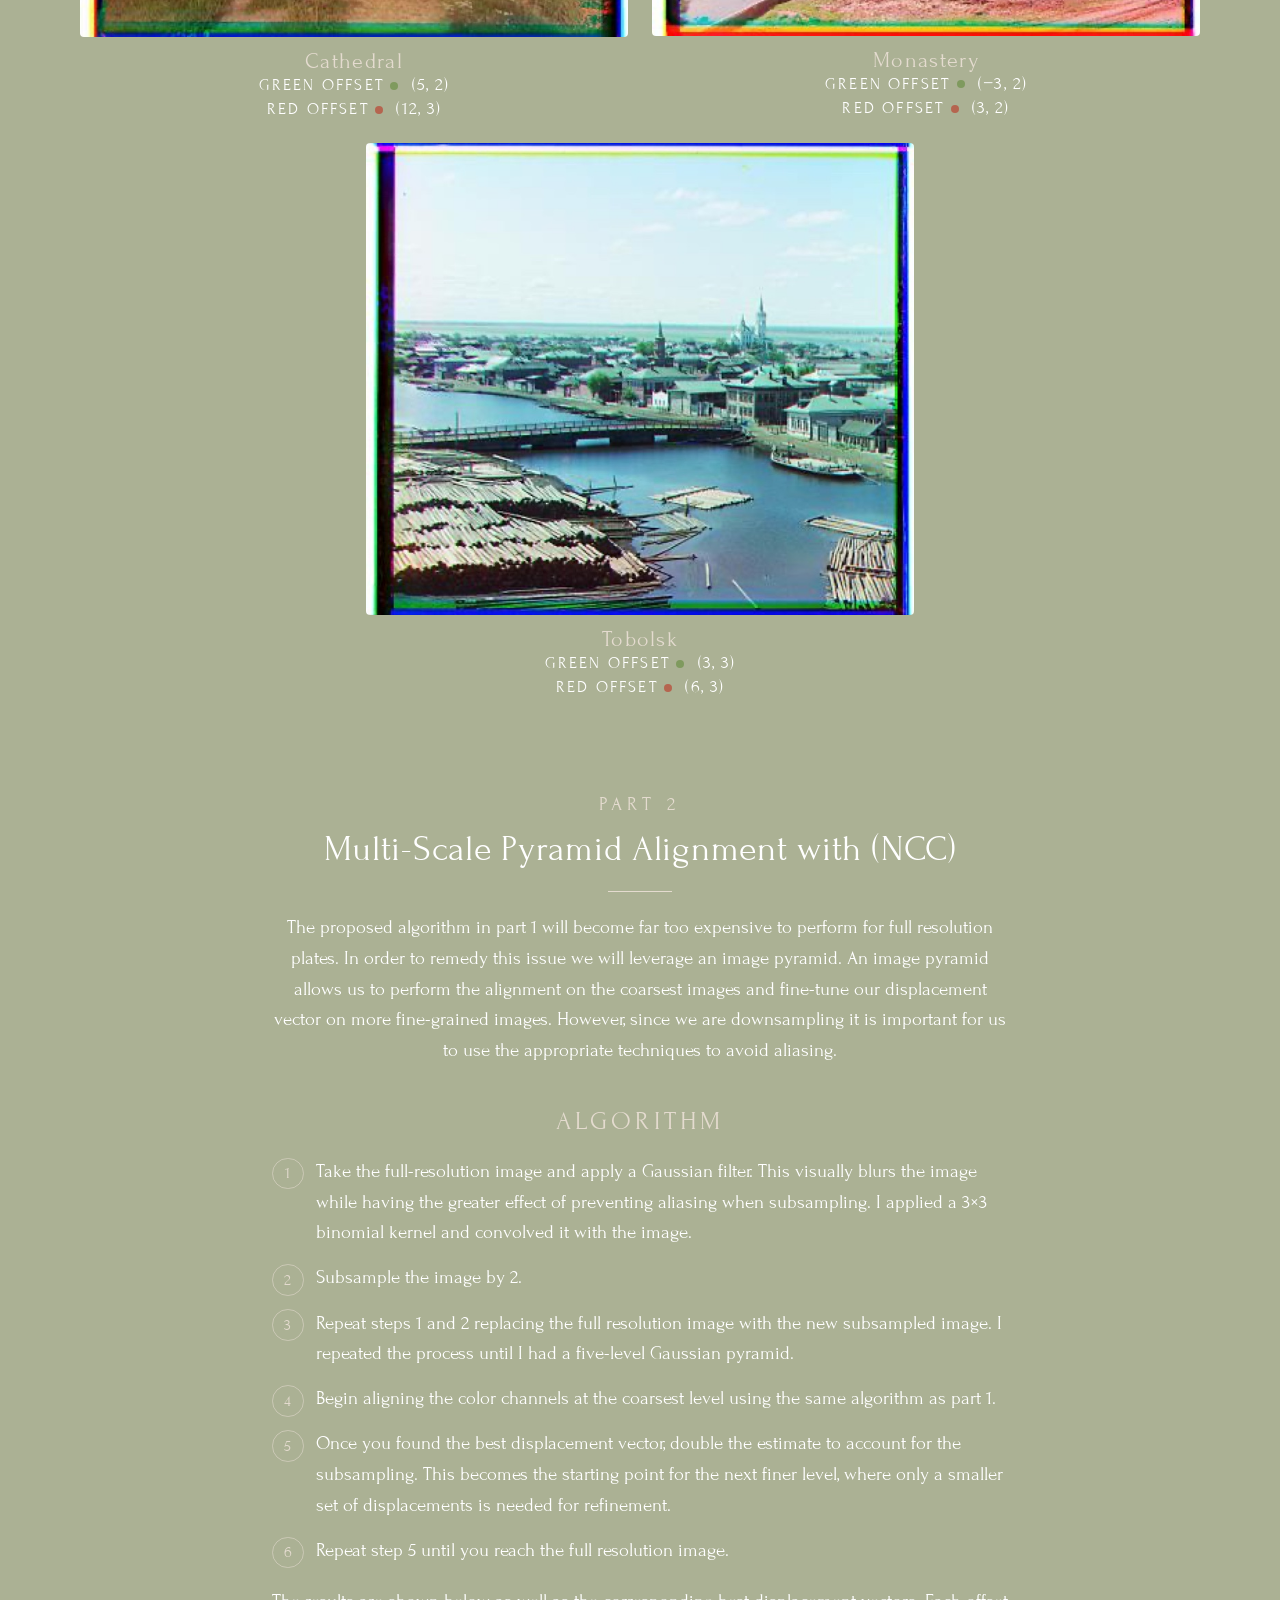
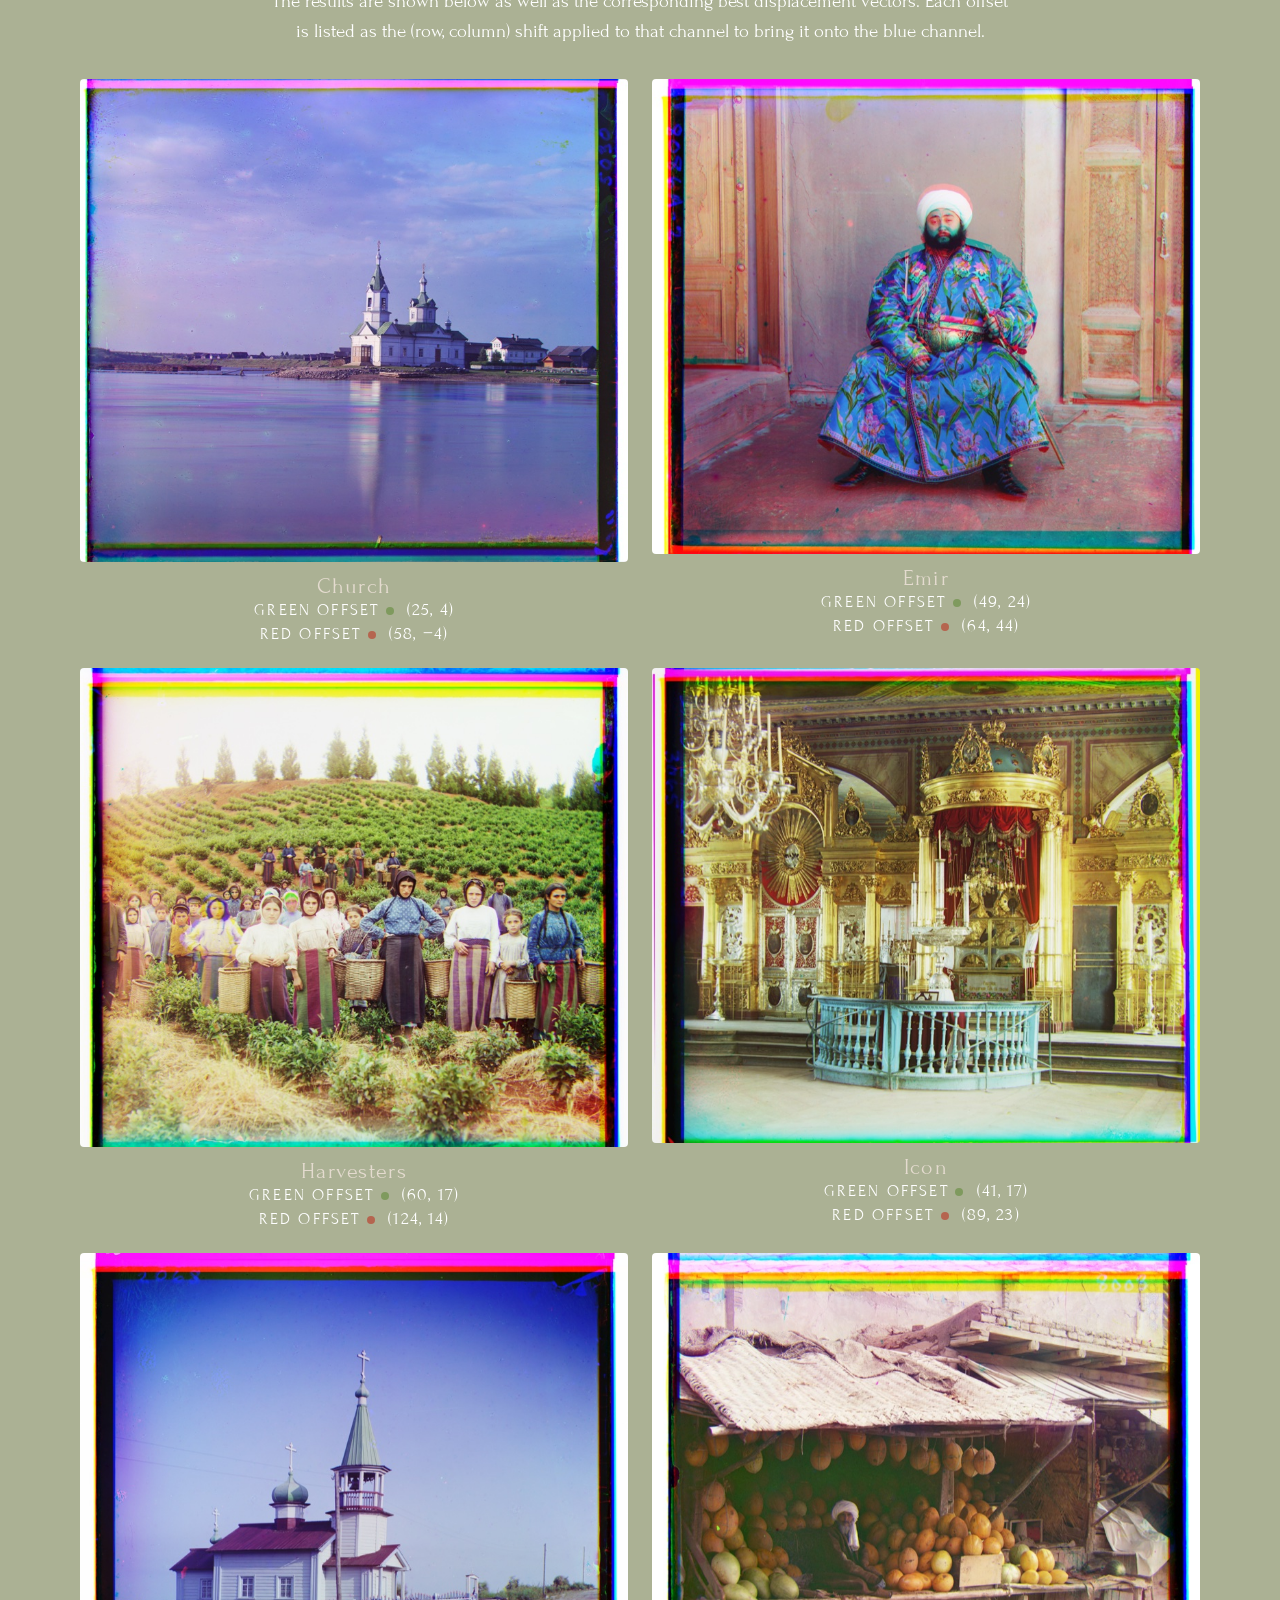
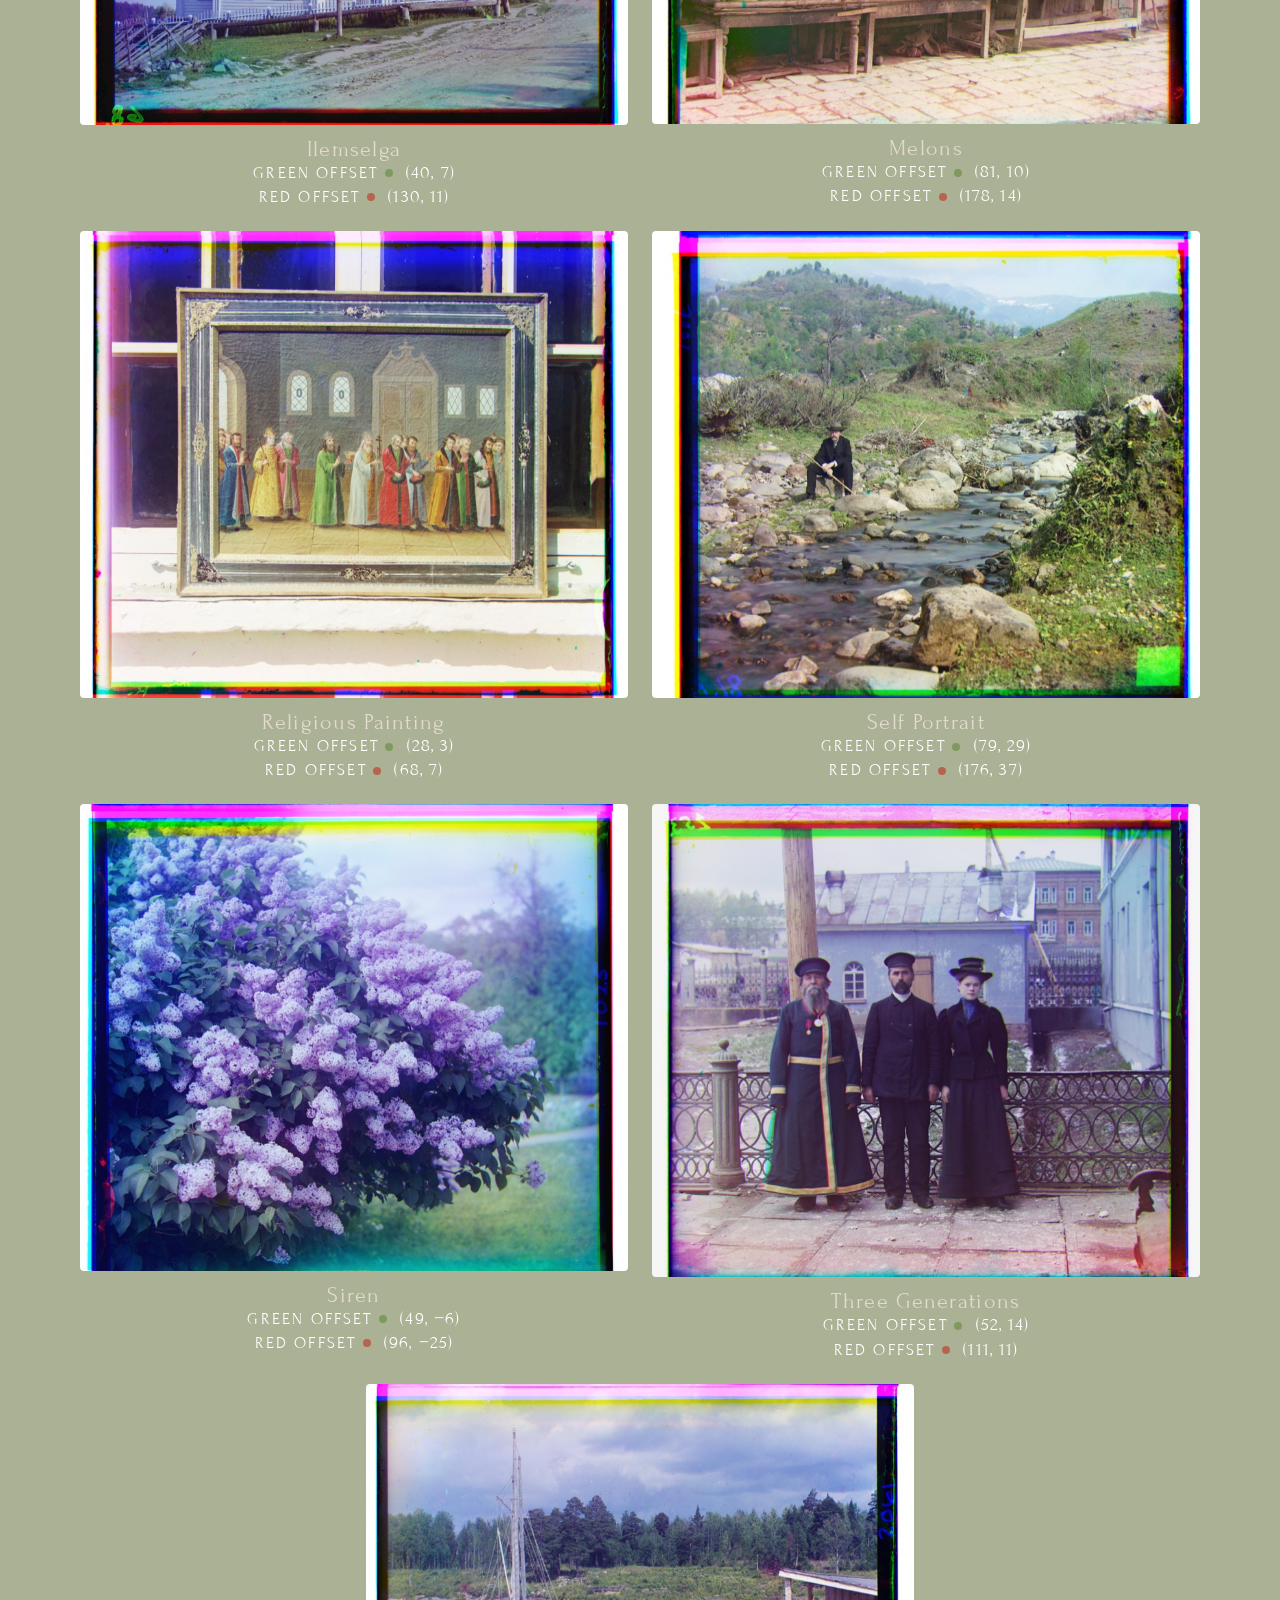
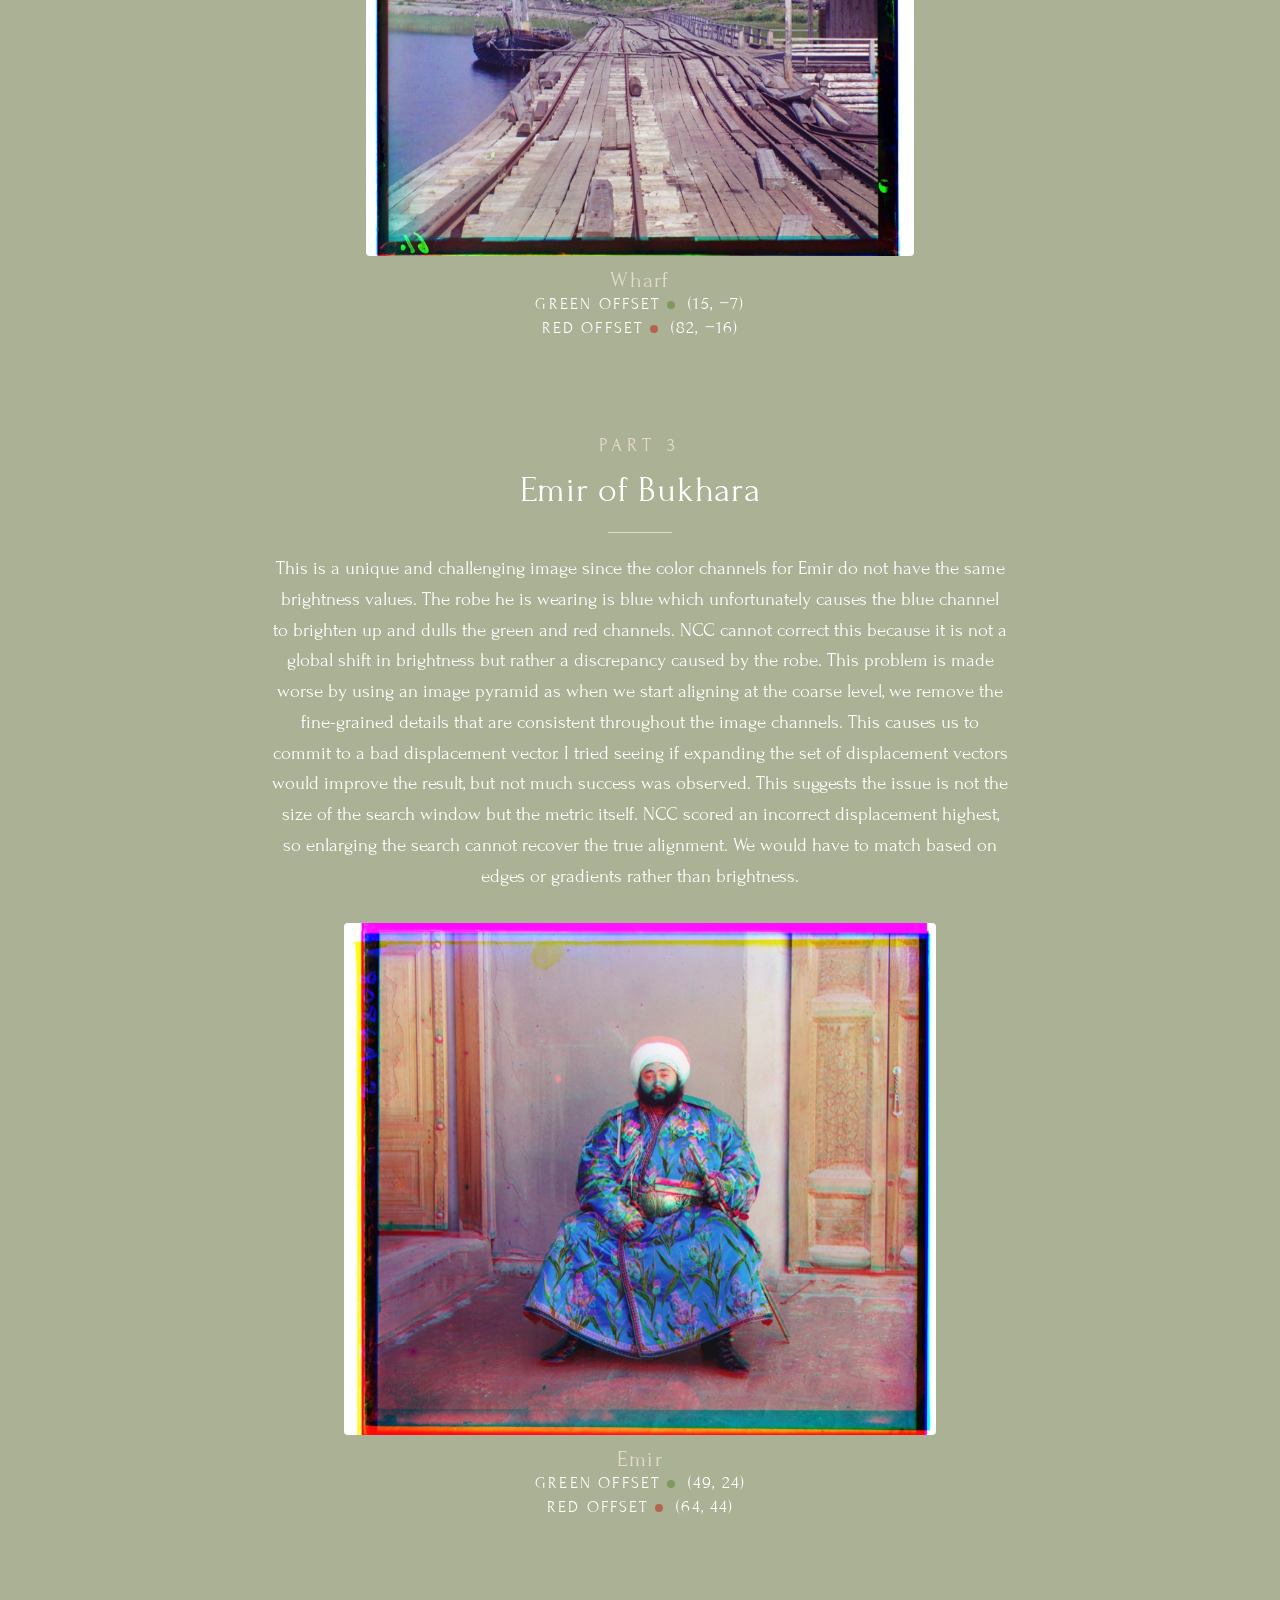
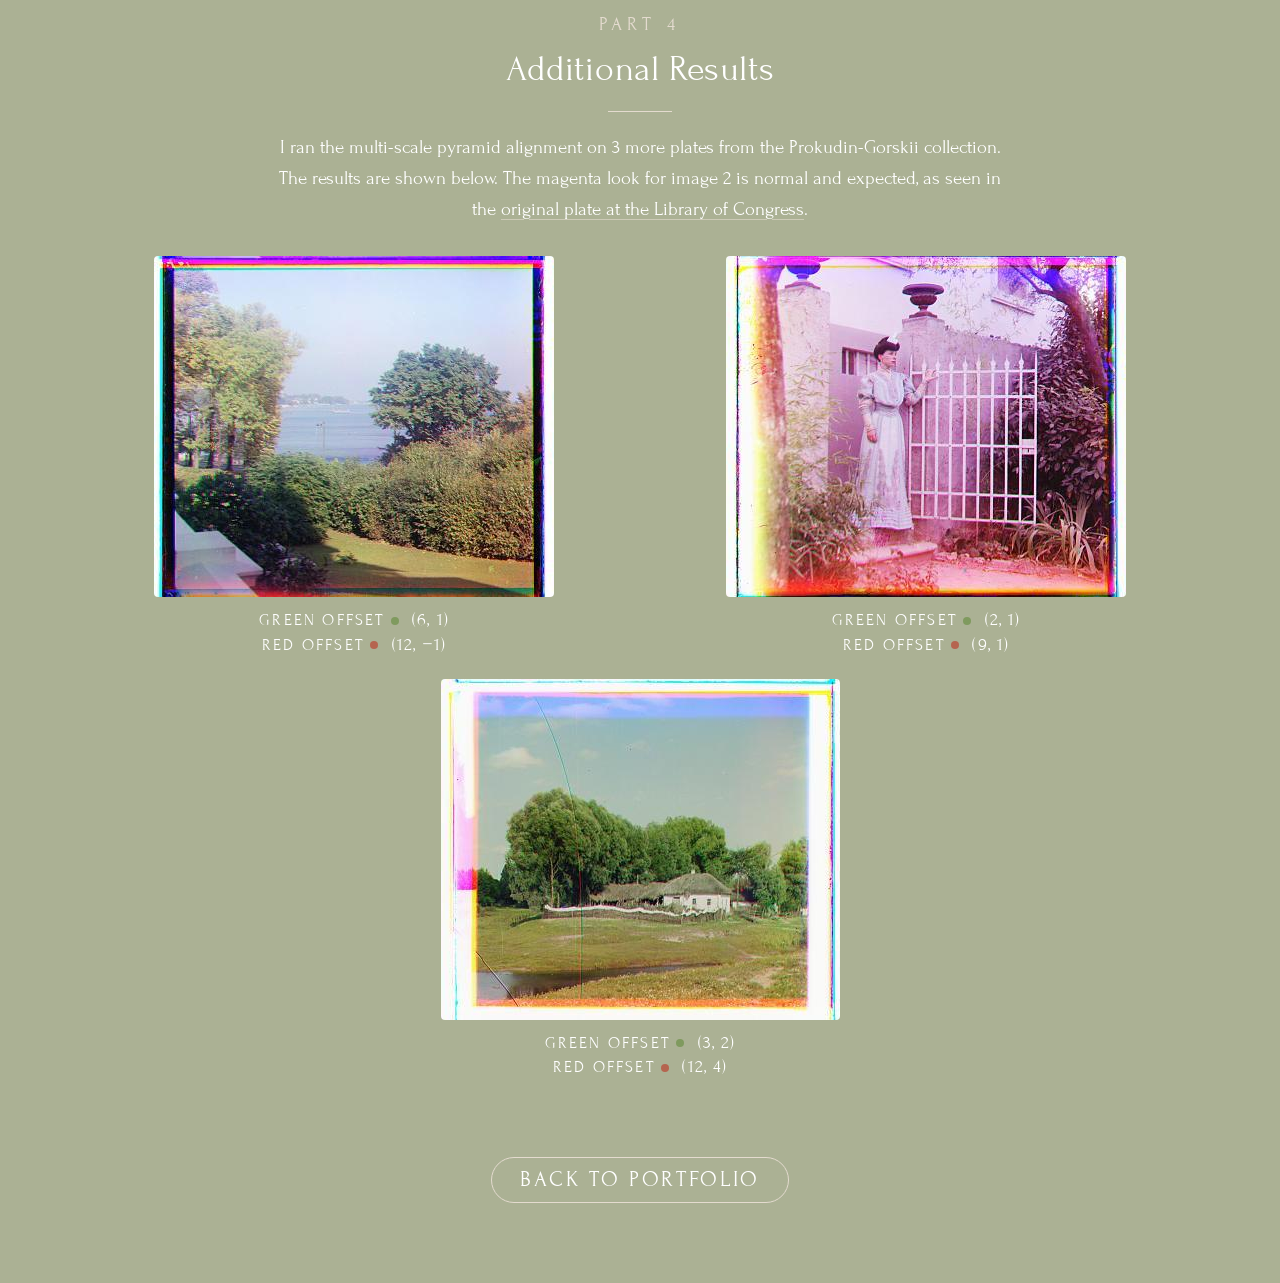
==== commit 7d392e3c: "Finished website" ====
--- a/proj_1/index.html
+++ b/proj_1/index.html
@@ -59,7 +59,7 @@
                 </li>
             </ol>
 
-            <div class="eq-block">
+            <div class="eq-block" data-label="Normalized Cross-Correlation">
                 <math class="eq" display="block" xmlns="http://www.w3.org/1998/Math/MathML">
                     <mrow>
                         <mi>NCC</mi>
--- a/assets/style.css
+++ b/assets/style.css
@@ -71,6 +71,9 @@
     max-width: 70rem;
     margin: 4rem auto 0;
     display: grid;
+    /* minmax(0, 1fr) lets the column shrink below wide content (code listings,
+       equations) so those scroll internally instead of widening the page */
+    grid-template-columns: minmax(0, 1fr);
     gap: 4.5rem;
 }
 
@@ -167,21 +170,34 @@
 .nowrap { white-space: nowrap; }
 
 .part code {
-    font-family: 'Forum', 'Times New Roman', serif;
-    font-size: 1em;
-    letter-spacing: 0.04em;
-    color: var(--cream);
+    padding: 0.1em 0.4em;
+    border-radius: 4px;
+    background-color: rgba(86, 92, 67, 0.45);
+    font-family: ui-monospace, 'SF Mono', Menlo, Consolas, 'Liberation Mono', monospace;
+    font-size: 0.82em;
+    color: #F4EEE4;
+    white-space: nowrap;
+}
+
+/* Code inside listings inherits the block's monospace setting, not the inline pill */
+.part .code-block code {
+    padding: 0;
+    border-radius: 0;
+    background: none;
+    font: inherit;
+    color: inherit;
+    white-space: inherit;
 }
 
 /* Odd image count: center the lone figure on the final row */
-.figures:not(.single) > figure:last-child:nth-child(odd) {
+.figures:not(.single, .wide, .cols-3, .cols-4, .cols-5) > figure:last-child:nth-child(odd) {
     grid-column: 1 / -1;
     width: calc(50% - 0.75rem);
     margin-inline: auto;
 }
 
 @media (max-width: 40rem) {
-    .figures:not(.single) > figure:last-child:nth-child(odd) { width: 100%; }
+    .figures:not(.single, .wide, .cols-3, .cols-4, .cols-5) > figure:last-child:nth-child(odd) { width: 100%; }
 }
 
 /* Display equations */
@@ -202,7 +218,7 @@
 }
 
 .eq-block::before {
-    content: "Normalized Cross-Correlation";
+    content: attr(data-label);
     display: block;
     margin-bottom: 1.5rem;
     padding-bottom: 1rem;
@@ -216,7 +232,11 @@
 .eq {
     display: block;
     margin: 0;
-    font-family: 'Forum', 'Times New Roman', serif;
+    /* MathML needs a font with an OpenType MATH table for correct fraction
+       bars and stretchy delimiters. Forum has none, and lacks U+22C5 (the dot
+       operator), so it renders inconsistently across platforms. */
+    font-family: 'STIX Two Math', 'Latin Modern Math', 'Cambria Math', math,
+                 'Times New Roman', serif;
     font-size: clamp(1.5rem, 4vw, 2.35rem);
     color: var(--white);
 }
@@ -311,3 +331,272 @@
 .part a:focus-visible { text-decoration-color: var(--cream); }
 
 .offsets:only-child { margin-top: 0; }
+
+/* Code listings */
+.code-block {
+    max-width: 70rem;
+    margin: 2rem auto 0;
+    border: 1px solid rgba(228, 219, 207, 0.35);
+    border-radius: 12px;
+    background-color: #565c43;
+    box-shadow: 0 14px 34px rgba(60, 66, 44, 0.22),
+                inset 0 1px 0 rgba(255, 255, 255, 0.12);
+    text-align: left;
+    overflow: hidden;
+}
+
+.code-block::before {
+    content: attr(data-label);
+    display: block;
+    padding: 0.85rem 1.5rem;
+    border-bottom: 1px solid rgba(228, 219, 207, 0.25);
+    font-size: clamp(0.95rem, 1.8vw, 1.1rem);
+    letter-spacing: 0.18em;
+    text-transform: uppercase;
+    color: var(--cream);
+}
+
+.code-block pre {
+    margin: 0;
+    padding: 1.25rem 1.5rem 1.5rem;
+    overflow-x: auto;
+    font-family: ui-monospace, 'SF Mono', Menlo, Consolas, 'Liberation Mono', monospace;
+    font-size: clamp(0.75rem, 1.4vw, 0.9rem);
+    line-height: 1.6;
+    color: #EFE8DD;
+    tab-size: 4;
+}
+
+/* Pygments token colors, tuned to the sage/cream palette */
+.code-block .k, .code-block .kn, .code-block .kc, .code-block .ow { color: #F2C98A; }
+.code-block .nf { color: #FFFFFF; font-weight: 600; }
+.code-block .nb, .code-block .bp { color: #C9DDB0; }
+.code-block .mi, .code-block .mf { color: #F0A98A; }
+.code-block .s1, .code-block .s2 { color: #E8D3A8; }
+.code-block .c1, .code-block .c  { color: #B4BA9C; font-style: italic; }
+.code-block .o,  .code-block .p  { color: #D9D1C4; }
+
+/* Comparison cards */
+.cards {
+    max-width: 60rem;
+    margin: 1.5rem auto 0;
+    display: grid;
+    grid-template-columns: repeat(3, minmax(0, 1fr));
+    gap: 1.25rem;
+}
+
+@media (max-width: 40rem) {
+    .cards { grid-template-columns: minmax(0, 1fr); }
+}
+
+.card {
+    padding: 1.5rem 1.35rem 1.6rem;
+    border: 1px solid rgba(228, 219, 207, 0.45);
+    border-radius: 12px;
+    background-image: linear-gradient(160deg,
+        rgba(255, 255, 255, 0.16),
+        rgba(255, 255, 255, 0.05));
+    box-shadow: 0 10px 26px rgba(60, 66, 44, 0.14),
+                inset 0 1px 0 rgba(255, 255, 255, 0.3);
+}
+
+.part .card-label {
+    margin: 0 0 0.35rem;
+    font-size: clamp(0.75rem, 1.4vw, 0.85rem);
+    letter-spacing: 0.24em;
+    text-transform: uppercase;
+    color: var(--cream);
+}
+
+.card h4 {
+    margin: 0;
+    font-weight: 400;
+    font-size: clamp(1.25rem, 2.6vw, 1.6rem);
+    letter-spacing: 0.06em;
+}
+
+.part .card p:not(.card-label) {
+    max-width: none;
+    margin: 0.7rem 0 0;
+    font-size: clamp(0.95rem, 1.8vw, 1.05rem);
+    line-height: 1.55;
+}
+
+/* Labels above a group of related figures */
+.part .group-label {
+    margin: 2.5rem auto 0;
+    font-size: clamp(0.85rem, 1.6vw, 1rem);
+    letter-spacing: 0.24em;
+    text-transform: uppercase;
+    color: var(--cream);
+}
+
+.group-label + .figures { margin-top: 1rem; }
+
+/* Wide multi-panel figures (spectra, stacks) span the full column */
+.figures.wide { grid-template-columns: minmax(0, 1fr); }
+.figures.wide img { max-height: none; }
+
+/* Tall multi-panel figures keep their full height */
+.figures.tall img { max-height: none; }
+
+/* Visible marker for content still to be filled in */
+.todo {
+    display: inline-block;
+    padding: 0.5rem 1rem;
+    border: 1px dashed var(--cream);
+    border-radius: 4px;
+    background-color: rgba(255, 255, 255, 0.08);
+    color: var(--cream);
+}
+
+/* Rows of three or four related figures */
+.figures.cols-3 { grid-template-columns: repeat(3, minmax(0, 1fr)); }
+.figures.cols-4 { grid-template-columns: repeat(4, minmax(0, 1fr)); gap: 1.5rem 1rem; }
+
+@media (max-width: 48rem) {
+    .figures.cols-4 { grid-template-columns: repeat(2, minmax(0, 1fr)); }
+}
+
+@media (max-width: 40rem) {
+    .figures.cols-3 { grid-template-columns: minmax(0, 1fr); }
+}
+
+/* Chart: column headings over rows of images, read left to right */
+.chart {
+    margin-top: 2rem;
+    display: grid;
+    grid-template-columns: repeat(4, minmax(0, 1fr));
+    gap: 1rem;
+    align-items: center;
+}
+
+.part .chart-head {
+    max-width: none;
+    margin: 0;
+    align-self: end;
+    font-size: clamp(0.7rem, 1.5vw, 1rem);
+    letter-spacing: 0.14em;
+    line-height: 1.3;
+    text-transform: uppercase;
+    color: var(--cream);
+}
+
+.chart img {
+    display: block;
+    width: 100%;
+    height: auto;
+    border-radius: 4px;
+}
+
+/* Line captions up across a row: each figure spans an image row and a caption
+   row of a shared subgrid, with images resting directly above their captions */
+.figures.cols-3 > figure,
+.figures.cols-4 > figure,
+.figures.cols-5 > figure {
+    display: grid;
+    grid-row: span 2;
+    grid-template-rows: subgrid;
+    row-gap: 0;
+}
+
+.figures.cols-3 > figure > img,
+.figures.cols-4 > figure > img,
+.figures.cols-5 > figure > img { align-self: end; }
+
+/* Keep symbols like α lowercase inside uppercase labels */
+.keep-case {
+    text-transform: none;
+    white-space: nowrap;
+}
+
+/* Placeholders inside the narrow chart cells */
+.chart .slot {
+    padding: 0.25rem;
+    font-size: clamp(0.6rem, 1.2vw, 0.8rem);
+    letter-spacing: 0.08em;
+    text-align: center;
+}
+
+/* Box filter: a large matrix with CSS brackets, which render the same with or without a math font */
+.box-eq {
+    display: flex;
+    align-items: center;
+    justify-content: center;
+    gap: 0.75rem;
+}
+
+/* No display override here: math elements lose math layout with inline-block */
+.box-eq .eq {
+    flex: none;
+    font-size: clamp(1.3rem, 3vw, 1.9rem);
+}
+
+.matrix {
+    position: relative;
+    display: inline-grid;
+    grid-template-columns: repeat(9, 1.35em);
+    row-gap: 0.1em;
+    padding: 0.25em 0.55em;
+    font-family: 'STIX Two Math', 'Latin Modern Math', 'Cambria Math', math, 'Times New Roman', serif;
+    font-size: clamp(1rem, 2.4vw, 1.5rem);
+    line-height: 1.25;
+    text-align: center;
+    color: var(--white);
+}
+
+.matrix::before,
+.matrix::after {
+    content: "";
+    position: absolute;
+    top: 0;
+    bottom: 0;
+    width: 0.35em;
+    border: 2px solid currentColor;
+}
+
+.matrix::before { left: 0; border-right: none; }
+.matrix::after  { right: 0; border-left: none; }
+
+/* Formulas used as figure captions */
+figcaption math {
+    font-family: 'STIX Two Math', 'Latin Modern Math', 'Cambria Math', math, 'Times New Roman', serif;
+    font-size: 1.05em;
+    color: var(--white);
+}
+
+/* Short stacked parameter lines, such as the sigma values for each hybrid */
+.part .sigmas {
+    font-size: clamp(1.05rem, 2.2vw, 1.3rem);
+    line-height: 1.8;
+    letter-spacing: 0.03em;
+}
+
+/* Row of five related figures */
+.figures.cols-5 { grid-template-columns: repeat(5, minmax(0, 1fr)); gap: 1.5rem 0.75rem; }
+
+@media (max-width: 48rem) {
+    .figures.cols-5 { grid-template-columns: repeat(3, minmax(0, 1fr)); }
+}
+
+@media (max-width: 40rem) {
+    .figures.cols-5 { grid-template-columns: repeat(2, minmax(0, 1fr)); }
+}
+
+/* Box filter and finite difference operators side by side in one panel */
+.filters-row {
+    display: flex;
+    flex-wrap: wrap;
+    align-items: center;
+    justify-content: center;
+    gap: 1.5rem 3rem;
+}
+
+.fd-eq {
+    display: flex;
+    flex-direction: column;
+    align-items: center;   /* each operator shrinks to its own width and is centered */
+    gap: 1.25rem;
+}
+
+.fd-eq .eq { font-size: clamp(1.3rem, 3vw, 1.9rem); }
